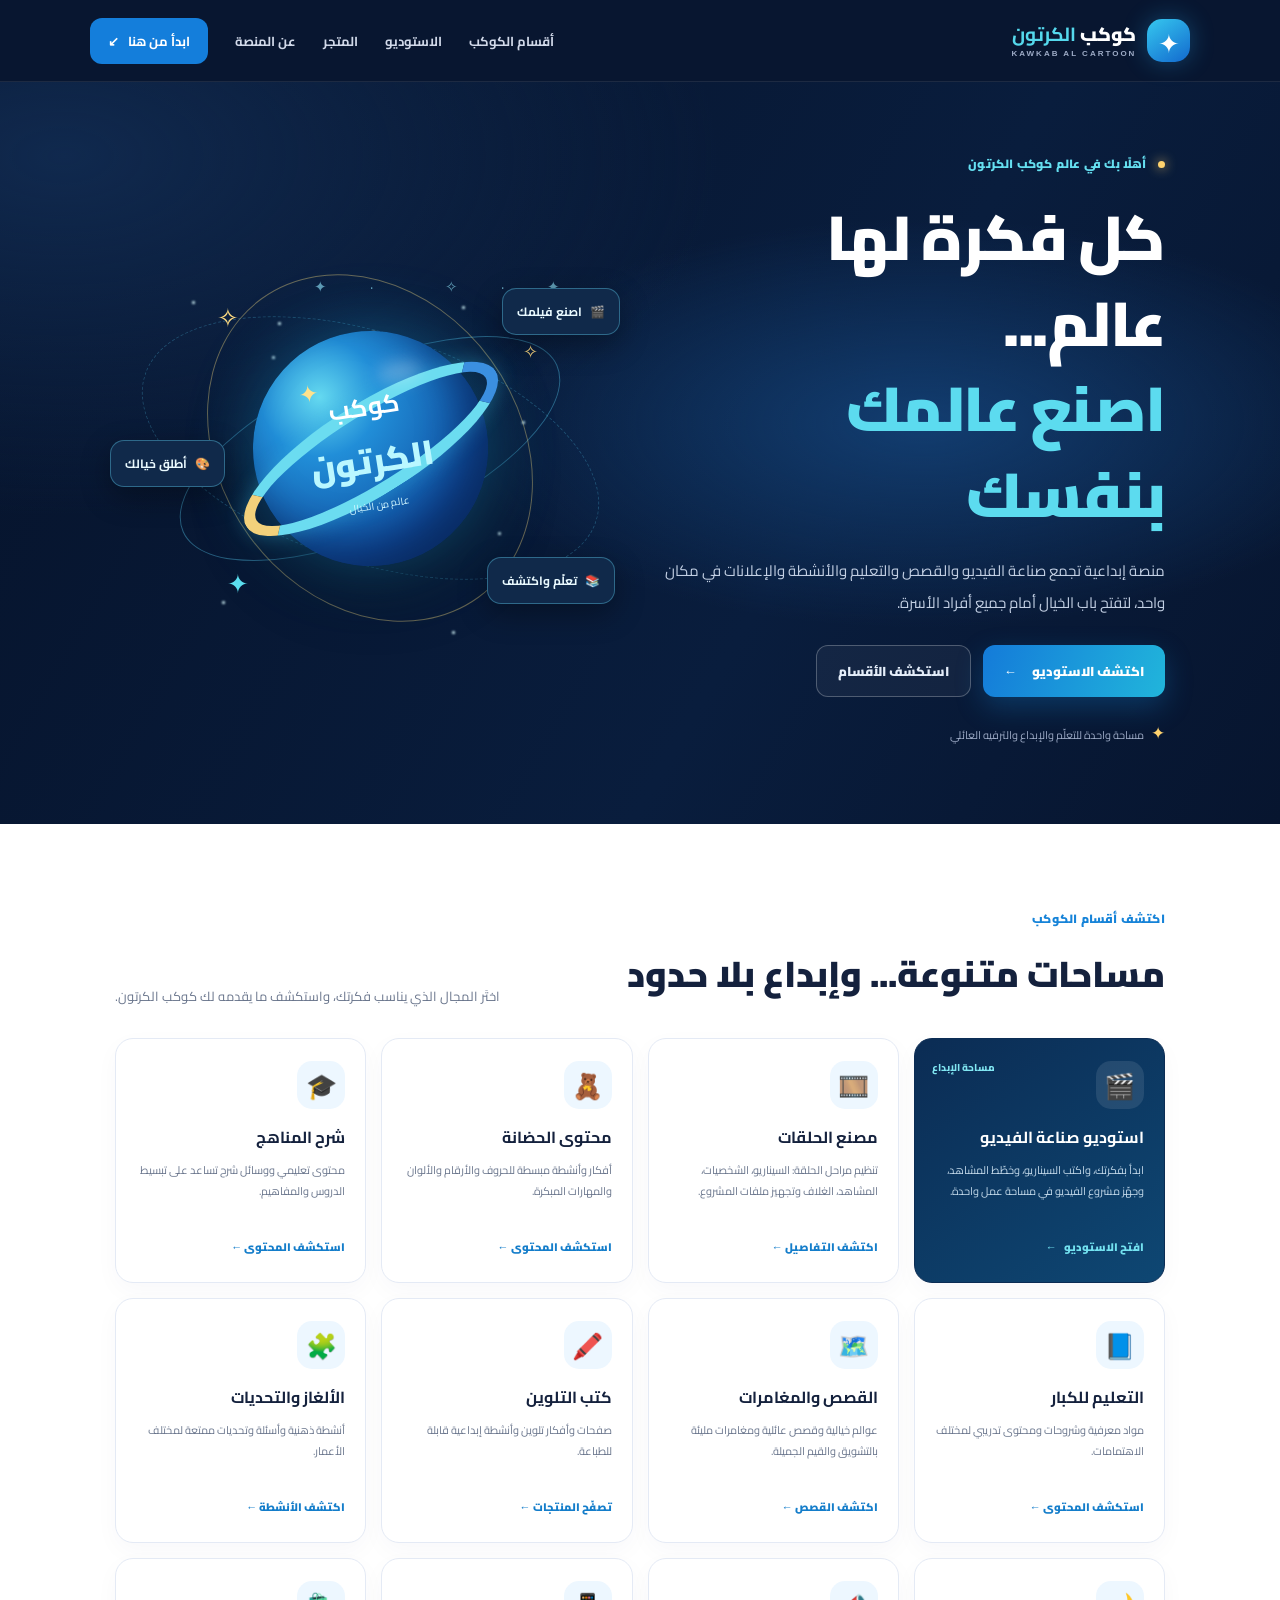
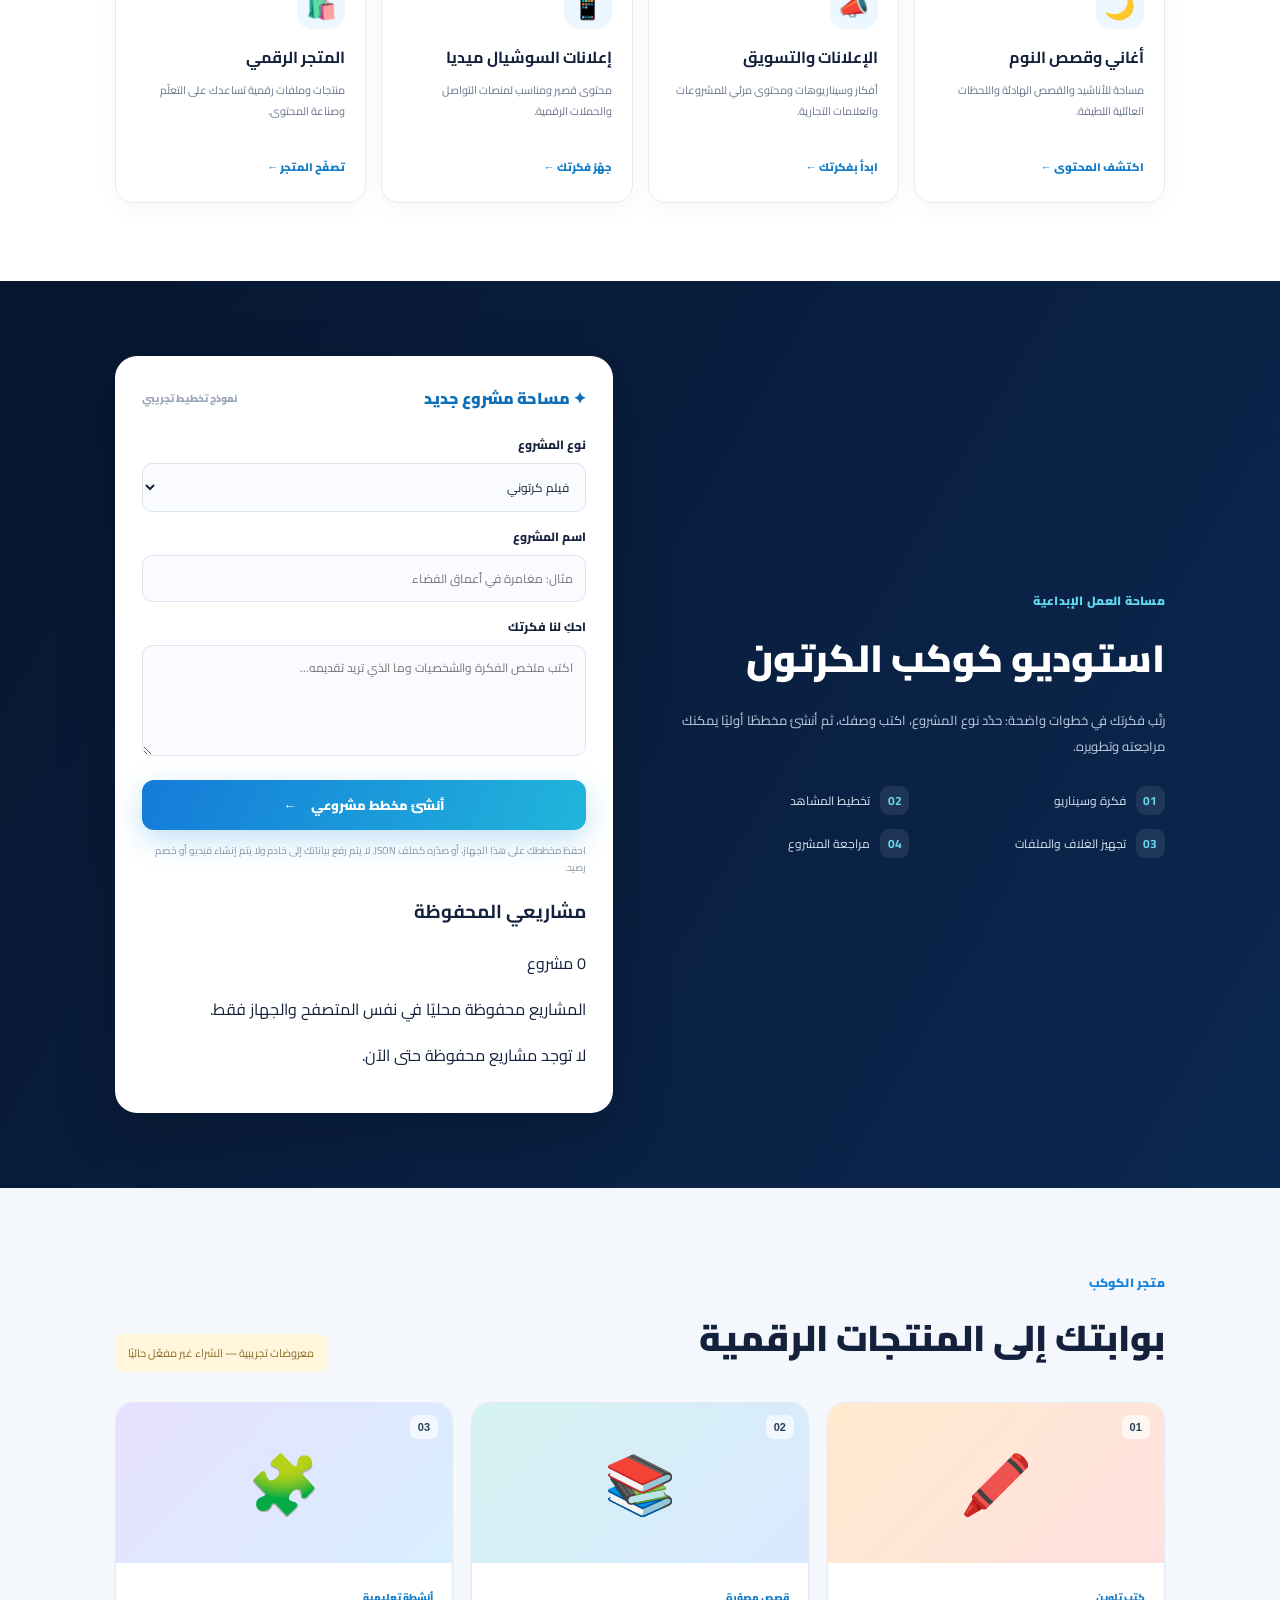
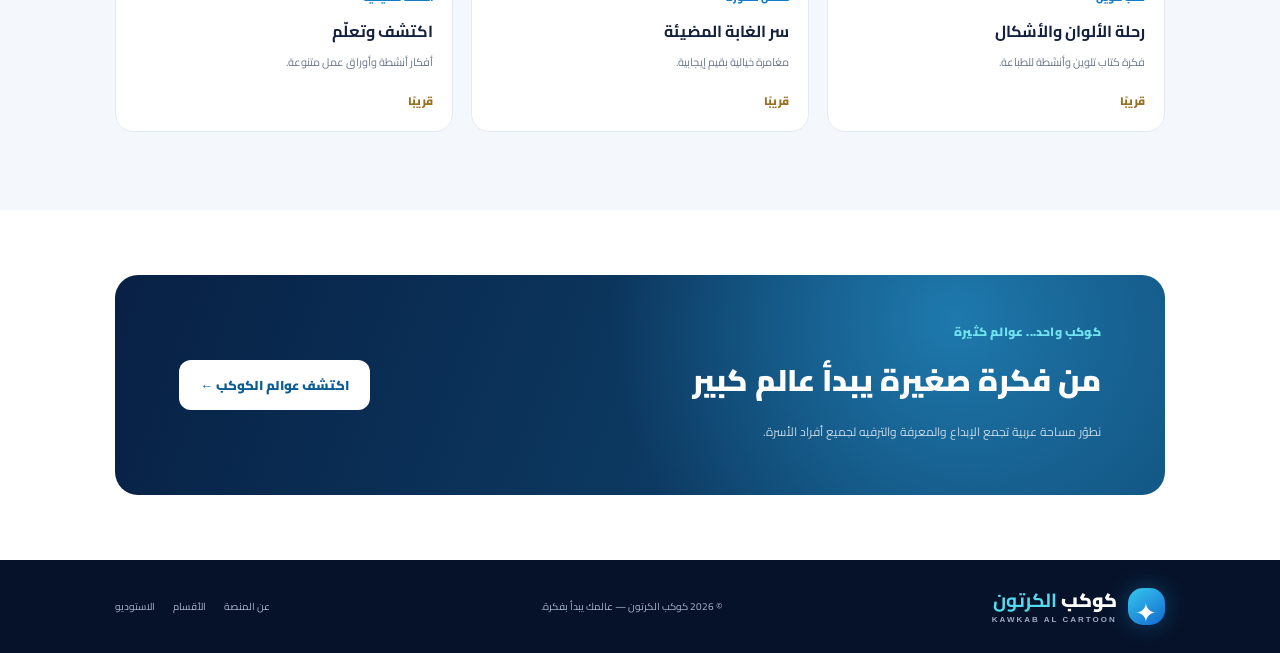
==== index.html @ 6ff8ad4e "Add local project library to studio" ====
<!doctype html>
<html lang="ar" dir="rtl">
<head>
  <meta charset="utf-8">
  <meta name="viewport" content="width=device-width, initial-scale=1">
  <meta name="description" content="كوكب الكرتون — منصة عائلية لصناعة الفيديو والقصص والتعليم والأنشطة والإعلانات والمنتجات الرقمية.">
  <meta name="theme-color" content="#07152f">
  <title>كوكب الكرتون | عالمك يبدأ بفكرة</title>
  <link rel="preconnect" href="https://fonts.googleapis.com">
  <link rel="preconnect" href="https://fonts.gstatic.com" crossorigin>
  <link href="https://fonts.googleapis.com/css2?family=Cairo:wght@400;500;600;700;800;900&display=swap" rel="stylesheet">
  <link rel="stylesheet" href="style.css">
</head>
<body>
<header class="topbar">
  <a class="brand" href="#home" aria-label="كوكب الكرتون - الرئيسية">
    <span class="brand-mark" aria-hidden="true">✦</span>
    <span class="brand-name">كوكب <b>الكرتون</b><small>KAWKAB AL CARTOON</small></span>
  </a>
  <button class="menu-toggle" type="button" aria-label="فتح القائمة" aria-expanded="false" aria-controls="nav">☰</button>
  <nav id="nav" aria-label="القائمة الرئيسية">
    <a href="#services">أقسام الكوكب</a><a href="#studio">الاستوديو</a><a href="#market">المتجر</a><a href="#about">عن المنصة</a>
    <a class="nav-cta" href="#studio">ابدأ من هنا <span>↙</span></a>
  </nav>
</header>

<main id="home">
  <section class="hero">
    <div class="hero-copy">
      <span class="eyebrow"><i></i> أهلًا بك في عالم كوكب الكرتون</span>
      <h1>كل فكرة لها عالم...<br><em>اصنع عالمك بنفسك</em></h1>
      <p>منصة إبداعية تجمع صناعة الفيديو والقصص والتعليم والأنشطة والإعلانات في مكان واحد، لتفتح باب الخيال أمام جميع أفراد الأسرة.</p>
      <div class="hero-actions">
        <a class="btn primary" href="#studio">اكتشف الاستوديو <span>←</span></a>
        <a class="btn secondary" href="#services">استكشف الأقسام</a>
      </div>
      <div class="hero-note"><span>✦</span> مساحة واحدة للتعلّم والإبداع والترفيه العائلي</div>
    </div>
    <div class="universe" aria-label="كوكب أزرق تحيط به حلقات ونجوم">
      <div class="starfield starfield-one">✦　·　✧　　·　✦</div>
      <div class="orbit orbit-a"></div><div class="orbit orbit-b"></div><div class="orbit orbit-c"></div>
      <div class="planet"><span class="planet-shine"></span><span class="planet-star">✦</span><b>كوكب</b><strong>الكرتون</strong><small>عالم من الخيال</small></div>
      <span class="satellite sat-one">🎬 <b>اصنع فيلمك</b></span>
      <span class="satellite sat-two">📚 <b>تعلّم واكتشف</b></span>
      <span class="satellite sat-three">🎨 <b>أطلق خيالك</b></span>
      <span class="spark spark-one">✧</span><span class="spark spark-two">✦</span><span class="spark spark-three">✧</span>
    </div>
  </section>

  <section class="section services" id="services">
    <div class="section-heading">
      <div><span class="eyebrow">اكتشف أقسام الكوكب</span><h2>مساحات متنوعة... وإبداع بلا حدود</h2></div>
      <p>اختَر المجال الذي يناسب فكرتك، واستكشف ما يقدمه لك كوكب الكرتون.</p>
    </div>
    <div class="service-grid">
      <article class="service-card service-main">
        <span class="service-icon">🎬</span><span class="service-label">مساحة الإبداع</span>
        <h3>استوديو صناعة الفيديو</h3><p>ابدأ بفكرتك، واكتب السيناريو، وخطّط المشاهد، وجهّز مشروع الفيديو في مساحة عمل واحدة.</p>
        <a href="#studio">افتح الاستوديو <b>←</b></a>
      </article>
      <article class="service-card"><span class="service-icon">🎞️</span><h3>مصنع الحلقات</h3><p>تنظيم مراحل الحلقة: السيناريو، الشخصيات، المشاهد، الغلاف وتجهيز ملفات المشروع.</p><a href="#studio">اكتشف التفاصيل ←</a></article>
      <article class="service-card"><span class="service-icon">🧸</span><h3>محتوى الحضانة</h3><p>أفكار وأنشطة مبسطة للحروف والأرقام والألوان والمهارات المبكرة.</p><a href="#market">استكشف المحتوى ←</a></article>
      <article class="service-card"><span class="service-icon">🎓</span><h3>شرح المناهج</h3><p>محتوى تعليمي ووسائل شرح تساعد على تبسيط الدروس والمفاهيم.</p><a href="#market">استكشف المحتوى ←</a></article>
      <article class="service-card"><span class="service-icon">📘</span><h3>التعليم للكبار</h3><p>مواد معرفية وشروحات ومحتوى تدريبي لمختلف الاهتمامات.</p><a href="#market">استكشف المحتوى ←</a></article>
      <article class="service-card"><span class="service-icon">🗺️</span><h3>القصص والمغامرات</h3><p>عوالم خيالية وقصص عائلية ومغامرات مليئة بالتشويق والقيم الجميلة.</p><a href="#market">اكتشف القصص ←</a></article>
      <article class="service-card"><span class="service-icon">🖍️</span><h3>كتب التلوين</h3><p>صفحات وأفكار تلوين وأنشطة إبداعية قابلة للطباعة.</p><a href="#market">تصفّح المنتجات ←</a></article>
      <article class="service-card"><span class="service-icon">🧩</span><h3>الألغاز والتحديات</h3><p>أنشطة ذهنية وأسئلة وتحديات ممتعة لمختلف الأعمار.</p><a href="#market">اكتشف الأنشطة ←</a></article>
      <article class="service-card"><span class="service-icon">🌙</span><h3>أغاني وقصص النوم</h3><p>مساحة للأناشيد والقصص الهادئة واللحظات العائلية اللطيفة.</p><a href="#market">اكتشف المحتوى ←</a></article>
      <article class="service-card"><span class="service-icon">📣</span><h3>الإعلانات والتسويق</h3><p>أفكار وسيناريوهات ومحتوى مرئي للمشروعات والعلامات التجارية.</p><a href="#studio">ابدأ بفكرتك ←</a></article>
      <article class="service-card"><span class="service-icon">📱</span><h3>إعلانات السوشيال ميديا</h3><p>محتوى قصير ومناسب لمنصات التواصل والحملات الرقمية.</p><a href="#studio">جهّز فكرتك ←</a></article>
      <article class="service-card"><span class="service-icon">🛍️</span><h3>المتجر الرقمي</h3><p>منتجات وملفات رقمية تساعدك على التعلّم وصناعة المحتوى.</p><a href="#market">تصفّح المتجر ←</a></article>
    </div>
  </section>

  <section class="studio-section" id="studio">
    <div class="studio-copy">
      <span class="eyebrow">مساحة العمل الإبداعية</span>
      <h2>استوديو كوكب الكرتون</h2>
      <p>رتّب فكرتك في خطوات واضحة: حدّد نوع المشروع، اكتب وصفك، ثم أنشئ مخططًا أوليًا يمكنك مراجعته وتطويره.</p>
      <ul class="studio-steps"><li><b>01</b> فكرة وسيناريو</li><li><b>02</b> تخطيط المشاهد</li><li><b>03</b> تجهيز الغلاف والملفات</li><li><b>04</b> مراجعة المشروع</li></ul>
    </div>
    <form class="studio-form" id="idea-form">
      <div class="form-head"><span>✦ مساحة مشروع جديد</span><small>نموذج تخطيط تجريبي</small></div>
      <label for="project-type">نوع المشروع</label>
      <select id="project-type" required>
        <option value="فيلم كرتوني">فيلم كرتوني</option><option value="حلقة مسلسل">حلقة مسلسل</option><option value="فيديو تعليمي">فيديو تعليمي</option><option value="إعلان تسويقي">إعلان تسويقي</option><option value="قصة مصورة">قصة مصورة</option>
      </select>
      <label for="project-name">اسم المشروع</label>
      <input id="project-name" type="text" placeholder="مثال: مغامرة في أعماق الفضاء" maxlength="80" required>
      <label for="project-idea">احكِ لنا فكرتك</label>
      <textarea id="project-idea" rows="4" maxlength="600" placeholder="اكتب ملخص الفكرة والشخصيات وما الذي تريد تقديمه..." required></textarea>
      <button class="btn primary submit-btn" type="submit">أنشئ مخطط مشروعي <span>←</span></button>
      <p class="form-note">احفظ مخططك على هذا الجهاز، أو صدّره كملف JSON. لا يتم رفع بياناتك إلى خادم ولا يتم إنشاء فيديو أو خصم رصيد.</p>
      <div class="idea-result" id="idea-result" aria-live="polite" hidden></div>
      <section class="saved-projects" aria-labelledby="saved-projects-title">
        <div class="saved-projects-head"><h3 id="saved-projects-title">مشاريعي المحفوظة</h3><span id="project-count">0 مشروع</span></div>
        <p class="saved-projects-note">المشاريع محفوظة محليًا في نفس المتصفح والجهاز فقط.</p>
        <div id="saved-project-list" class="saved-project-list" aria-live="polite"><p class="empty-projects">لا توجد مشاريع محفوظة حتى الآن.</p></div>
      </section>
    </form>
  </section>

  <section class="section market" id="market">
    <div class="section-heading"><div><span class="eyebrow">متجر الكوكب</span><h2>بوابتك إلى المنتجات الرقمية</h2></div><span class="status-note">معروضات تجريبية — الشراء غير مفعّل حاليًا</span></div>
    <div class="product-grid">
      <article class="product-card"><div class="product-art art-color">🖍️<span>01</span></div><div class="product-info"><small>كتب تلوين</small><h3>رحلة الألوان والأشكال</h3><p>فكرة كتاب تلوين وأنشطة للطباعة.</p><span class="product-status">قريبًا</span></div></article>
      <article class="product-card"><div class="product-art art-story">📚<span>02</span></div><div class="product-info"><small>قصص مصوّرة</small><h3>سر الغابة المضيئة</h3><p>مغامرة خيالية بقيم إيجابية.</p><span class="product-status">قريبًا</span></div></article>
      <article class="product-card"><div class="product-art art-learn">🧩<span>03</span></div><div class="product-info"><small>أنشطة تعليمية</small><h3>اكتشف وتعلّم</h3><p>أفكار أنشطة وأوراق عمل متنوعة.</p><span class="product-status">قريبًا</span></div></article>
    </div>
  </section>

  <section class="about-banner" id="about">
    <div><span class="eyebrow">كوكب واحد... عوالم كثيرة</span><h2>من فكرة صغيرة يبدأ عالم كبير</h2><p>نطوّر مساحة عربية تجمع الإبداع والمعرفة والترفيه لجميع أفراد الأسرة.</p></div>
    <a class="btn banner-btn" href="#services">اكتشف عوالم الكوكب ←</a>
  </section>
</main>

<footer>
  <a class="brand footer-brand" href="#home"><span class="brand-mark">✦</span><span class="brand-name">كوكب <b>الكرتون</b><small>KAWKAB AL CARTOON</small></span></a>
  <p>© 2026 كوكب الكرتون — عالمك يبدأ بفكرة.</p>
  <div><a href="#about">عن المنصة</a><a href="#services">الأقسام</a><a href="#studio">الاستوديو</a></div>
</footer>
<script src="app.js"></script>
</body>
</html>
---- style.css ----
:root{--night:#07152f;--night-2:#0b2044;--blue:#1689e8;--cyan:#43d6e8;--gold:#ffd36e;--ink:#14213d;--muted:#69758c;--paper:#f5f8ff;--line:#e4eaf5}
*{box-sizing:border-box}html{scroll-behavior:smooth;scroll-padding-top:90px}body{margin:0;background:#fff;color:var(--ink);font-family:'Cairo',Tahoma,sans-serif}a{color:inherit;text-decoration:none}button,input,textarea,select{font:inherit}.topbar{height:82px;display:flex;align-items:center;justify-content:space-between;padding:0 7%;background:#081630;color:#fff;border-bottom:1px solid #ffffff16;position:sticky;top:0;z-index:20}.brand{display:flex;align-items:center;gap:11px}.brand-mark{width:43px;height:43px;border-radius:15px;display:grid;place-items:center;background:linear-gradient(145deg,#36c8ef,#1269ce);color:#fff;font-size:26px;box-shadow:0 0 25px #26a8ed55}.brand-name{font-size:19px;font-weight:900;line-height:1.25}.brand-name b{color:#55d9ed}.brand-name small{display:block;font:700 8px Arial;letter-spacing:2px;color:#9eacc7;margin-top:3px}nav{display:flex;align-items:center;gap:27px;font-size:13px;font-weight:700}nav a:not(.nav-cta){color:#d1d9e9}nav a:hover{color:#55d9ed}.nav-cta{padding:11px 18px;border-radius:12px;background:#147edb;color:white}.nav-cta span{margin-right:6px}.menu-toggle{display:none;background:none;border:0;color:white;font-size:25px}
.hero{min-height:570px;padding:65px 9% 75px;display:grid;grid-template-columns:1fr 1fr;align-items:center;gap:30px;overflow:hidden;background:radial-gradient(ellipse at 72% 46%,#123d70 0,transparent 36%),radial-gradient(ellipse at 5% 10%,#10294e 0,transparent 38%),linear-gradient(120deg,#06132b,#091d3d 62%,#07152f);color:#fff}.eyebrow{font-size:12px;color:#1683d8;font-weight:900;letter-spacing:.2px}.hero .eyebrow{color:#65dff0}.eyebrow i{display:inline-block;width:7px;height:7px;border-radius:50%;background:var(--gold);margin-left:8px;box-shadow:0 0 12px var(--gold)}.hero h1{font-size:clamp(38px,5vw,62px);line-height:1.38;margin:18px 0;font-weight:900;letter-spacing:-1.5px}.hero h1 em{font-style:normal;color:#5cdbef}.hero-copy>p{max-width:550px;color:#c2cfe3;font-size:15px;line-height:2.1}.hero-actions{display:flex;gap:12px;margin:27px 0 20px}.btn{border:0;display:inline-flex;align-items:center;justify-content:center;gap:15px;padding:13px 21px;border-radius:12px;font-size:13px;font-weight:900;cursor:pointer;transition:.2s}.btn:hover{transform:translateY(-2px)}.primary{background:linear-gradient(110deg,#147bd9,#21b5db);color:#fff;box-shadow:0 10px 28px #168fe044}.secondary{border:1px solid #ffffff40;color:#e4edf9;background:#ffffff0c}.hero-note{font-size:11px;color:#9eacc7}.hero-note span{color:var(--gold);font-size:17px;margin-left:5px}
.universe{height:420px;position:relative;display:grid;place-items:center;isolation:isolate}.universe:before,.universe:after{content:"";position:absolute;border-radius:50%;background:#d8faff;filter:blur(1px);width:3px;height:3px;top:15%;left:15%;box-shadow:80px 55px #d8faff,270px 5px #d8faff,330px 120px #d8faff,30px 300px #d8faff,260px 330px #d8faff,180px 30px #d8faff}.universe:after{top:70%;left:75%;box-shadow:-220px -210px #d8faff,-300px -80px #d8faff,-100px 20px #d8faff}.starfield{position:absolute;color:#8cdff5;opacity:.65;font-size:15px;letter-spacing:14px}.starfield-one{top:8%;right:10%}.orbit{position:absolute;border:1px solid #56c8ed66;border-radius:50%;z-index:-1}.orbit-a{width:410px;height:165px;transform:rotate(-24deg)}.orbit-b{width:370px;height:300px;transform:rotate(54deg);border-color:#f1d47c66}.orbit-c{width:475px;height:230px;transform:rotate(18deg);border-style:dashed;opacity:.65}.planet{width:235px;height:235px;border-radius:50%;display:flex;flex-direction:column;align-items:center;justify-content:center;position:relative;z-index:2;background:radial-gradient(circle at 32% 25%,#64d9f0 0,#218ed8 25%,#1051a4 68%,#092e68 100%);box-shadow:inset -20px -25px 40px #061d4b99,0 0 65px #1b9bdb77,0 20px 60px #0008;color:#fff;transform:rotate(-9deg)}.planet:before{content:"";position:absolute;width:270px;height:68px;border:12px solid #6bdcf0;border-left-color:#f3d17b;border-right-color:#3b8fe0;border-radius:50%;transform:rotate(-23deg);z-index:-1;box-shadow:0 0 20px #3dc4e855}.planet-shine{position:absolute;top:36px;right:55px;width:45px;height:20px;border-radius:50%;background:#ffffff44;filter:blur(8px)}.planet-star{position:absolute;top:32px;left:55px;color:#ffe28c;font-size:24px}.planet b{font-size:25px}.planet strong{font-size:34px;font-weight:900;color:#baf7ff}.planet small{font-size:10px;color:#d2f7ff;margin-top:4px}.satellite{position:absolute;z-index:4;background:#10294a;border:1px solid #5ac8e966;color:#eafaff;border-radius:14px;padding:11px 14px;box-shadow:0 10px 30px #0005;font-size:12px;display:flex;gap:8px;align-items:center}.sat-one{top:12%;right:1%}.sat-two{bottom:13%;right:2%}.sat-three{top:48%;left:-1%}.spark{position:absolute;color:#ffdc81;font-size:26px}.spark-one{top:13%;left:20%}.spark-two{bottom:12%;left:22%;color:#5de0f0}.spark-three{top:23%;right:17%;font-size:18px}
.section{padding:78px 9%}.section-heading{display:flex;align-items:end;justify-content:space-between;gap:25px;margin-bottom:30px}.section-heading h2,.studio-copy h2,.about-banner h2{font-size:clamp(25px,3vw,36px);font-weight:900;margin:8px 0 0}.section-heading>p{max-width:390px;margin:0;color:var(--muted);font-size:13px;line-height:1.9}.service-grid{display:grid;grid-template-columns:repeat(4,1fr);gap:15px}.service-card{position:relative;min-height:220px;padding:22px 20px;background:#fff;border:1px solid var(--line);border-radius:18px;box-shadow:0 8px 25px #0b285008;transition:.22s}.service-card:hover,.product-card:hover{transform:translateY(-4px);box-shadow:0 15px 35px #0b285018;border-color:#b9dff5}.service-icon{width:48px;height:48px;border-radius:15px;background:#edf7ff;display:grid;place-items:center;font-size:25px;margin-bottom:13px}.service-card h3{font-size:16px;margin:0 0 8px}.service-card p{min-height:58px;color:var(--muted);font-size:11px;line-height:1.9;margin:0 0 12px}.service-card>a{font-size:11px;color:#147dca;font-weight:900}.service-card>a b{margin-right:5px}.service-main{background:linear-gradient(145deg,#0b2c54,#0e4773);color:#fff;border-color:#0b2c54}.service-main .service-icon{background:#ffffff19}.service-main .service-label{position:absolute;left:17px;top:19px;color:#81e7f2;font-size:10px;font-weight:800}.service-main p{color:#c3d9ea}.service-main>a{color:#73e2f0}
.studio-section{padding:75px 9%;display:grid;grid-template-columns:1fr 1fr;gap:55px;align-items:center;background:linear-gradient(120deg,#071630,#0b2850);color:#fff}.studio-copy .eyebrow{color:#60d7ec}.studio-copy h2{font-size:38px}.studio-copy>p{color:#bfcee1;line-height:2;font-size:13px;max-width:490px}.studio-steps{list-style:none;padding:0;margin:27px 0;display:grid;grid-template-columns:1fr 1fr;gap:14px}.studio-steps li{font-size:12px;color:#d7e5f4}.studio-steps b{display:inline-grid;place-items:center;width:29px;height:29px;border-radius:9px;background:#ffffff16;color:#65d9ed;margin-left:7px}.studio-form{background:#fff;color:var(--ink);padding:27px;border-radius:22px;box-shadow:0 20px 60px #0003}.form-head{display:flex;align-items:center;justify-content:space-between;margin-bottom:20px;font-weight:900}.form-head span{color:#0d6eb8}.form-head small{font-size:10px;color:#9aa5b6}.studio-form label{display:block;font-size:12px;font-weight:800;margin:13px 0 7px}.studio-form input,.studio-form textarea,.studio-form select{width:100%;border:1px solid #dce5f0;border-radius:10px;padding:11px 12px;background:#f9fbfe;color:#17243c;font-size:12px;outline:none}.studio-form input:focus,.studio-form textarea:focus,.studio-form select:focus{border-color:#1d9cdb;box-shadow:0 0 0 3px #1d9cdb18}.studio-form textarea{resize:vertical;line-height:1.8}.submit-btn{width:100%;margin-top:15px}.form-note{font-size:10px;color:#8793a6;line-height:1.7;margin:12px 0 0}.idea-result{margin-top:17px;padding:15px;border-radius:12px;background:#eef8ff;border:1px solid #cceafa;font-size:12px;line-height:1.9;color:#17466b}.idea-result h3{font-size:14px;margin:0 0 8px}.idea-result ul{padding-right:18px;margin:6px 0}
.market{background:#f4f7fc}.status-note{font-size:11px;color:#8b6b26;background:#fff6dc;padding:9px 13px;border-radius:9px}.product-grid{display:grid;grid-template-columns:repeat(3,1fr);gap:18px}.product-card{background:#fff;border:1px solid var(--line);border-radius:18px;overflow:hidden;transition:.2s}.product-art{height:160px;display:grid;place-items:center;position:relative;font-size:58px}.product-art span{position:absolute;top:12px;right:14px;font:800 11px Arial;color:#28405c;background:#ffffffaa;padding:6px 8px;border-radius:7px}.art-color{background:linear-gradient(135deg,#ffebce,#ffe0df)}.art-story{background:linear-gradient(135deg,#d5f2f1,#d9e9ff)}.art-learn{background:linear-gradient(135deg,#e7e0ff,#d8efff)}.product-info{padding:17px 19px}.product-info small{font-size:10px;color:#147dca;font-weight:900}.product-info h3{font-size:16px;margin:6px 0}.product-info p{font-size:11px;color:var(--muted);margin:0 0 12px}.product-status{font-size:11px;font-weight:900;color:#9a7022}
.about-banner{margin:65px 9%;padding:40px 5%;border-radius:23px;background:radial-gradient(circle at 80% 20%,#1e79ad,transparent 40%),linear-gradient(110deg,#082044,#104f7b);color:#fff;display:flex;align-items:center;justify-content:space-between;gap:25px}.about-banner .eyebrow{color:#71e3f0}.about-banner h2{margin:7px 0;font-size:30px}.about-banner p{color:#c5d9e9;font-size:12px}.banner-btn{background:#fff;color:#0c5d94;white-space:nowrap}
footer{padding:27px 9%;display:flex;align-items:center;justify-content:space-between;gap:20px;background:#061229;color:#fff}.footer-brand .brand-mark{width:37px;height:37px}footer p,footer div{font-size:10px;color:#aab8cd}footer div{display:flex;gap:18px}footer a:hover{color:#5ed9ed}
@media(max-width:1000px){.service-grid{grid-template-columns:repeat(3,1fr)}.hero{padding-left:6%;padding-right:6%}.section,.studio-section{padding-left:6%;padding-right:6%}.universe{transform:scale(.92)}}
@media(max-width:760px){.topbar{height:72px;padding:0 5%}.menu-toggle{display:block}nav{display:none;position:absolute;top:72px;right:0;left:0;background:#091a36;padding:20px 6%;flex-direction:column;align-items:stretch;gap:17px;border-bottom:1px solid #ffffff20}nav.open{display:flex}nav a{padding:5px}.hero{grid-template-columns:1fr;padding:42px 7% 48px;gap:5px}.hero-copy{grid-row:2}.universe{height:320px;transform:scale(.85);margin:-10px 0}.hero h1{font-size:43px}.section,.studio-section{padding:55px 6%}.section-heading{display:block}.section-heading>p{margin-top:10px}.service-grid{grid-template-columns:repeat(2,1fr)}.studio-section{grid-template-columns:1fr;gap:25px}.studio-copy h2{font-size:32px}.about-banner{margin:38px 6%;display:block}.banner-btn{margin-top:12px}footer{padding:25px 6%;flex-wrap:wrap}}
@media(max-width:500px){.brand-name{font-size:17px}.hero h1{font-size:37px}.hero-copy>p{font-size:13px}.hero-actions{flex-wrap:wrap}.universe{height:270px;transform:scale(.72);margin:-25px -35px}.service-grid,.product-grid{grid-template-columns:1fr}.service-card{min-height:auto}.service-card p{min-height:0}.studio-steps{grid-template-columns:1fr}.studio-form{padding:20px}.form-head{align-items:flex-start;gap:8px;flex-direction:column}.about-banner h2{font-size:25px}footer{display:block}footer p{margin:17px 0}footer div{margin-top:15px}}
@media(prefers-reduced-motion:reduce){html{scroll-behavior:auto}*,*:before,*:after{transition:none!important;animation:none!important}}
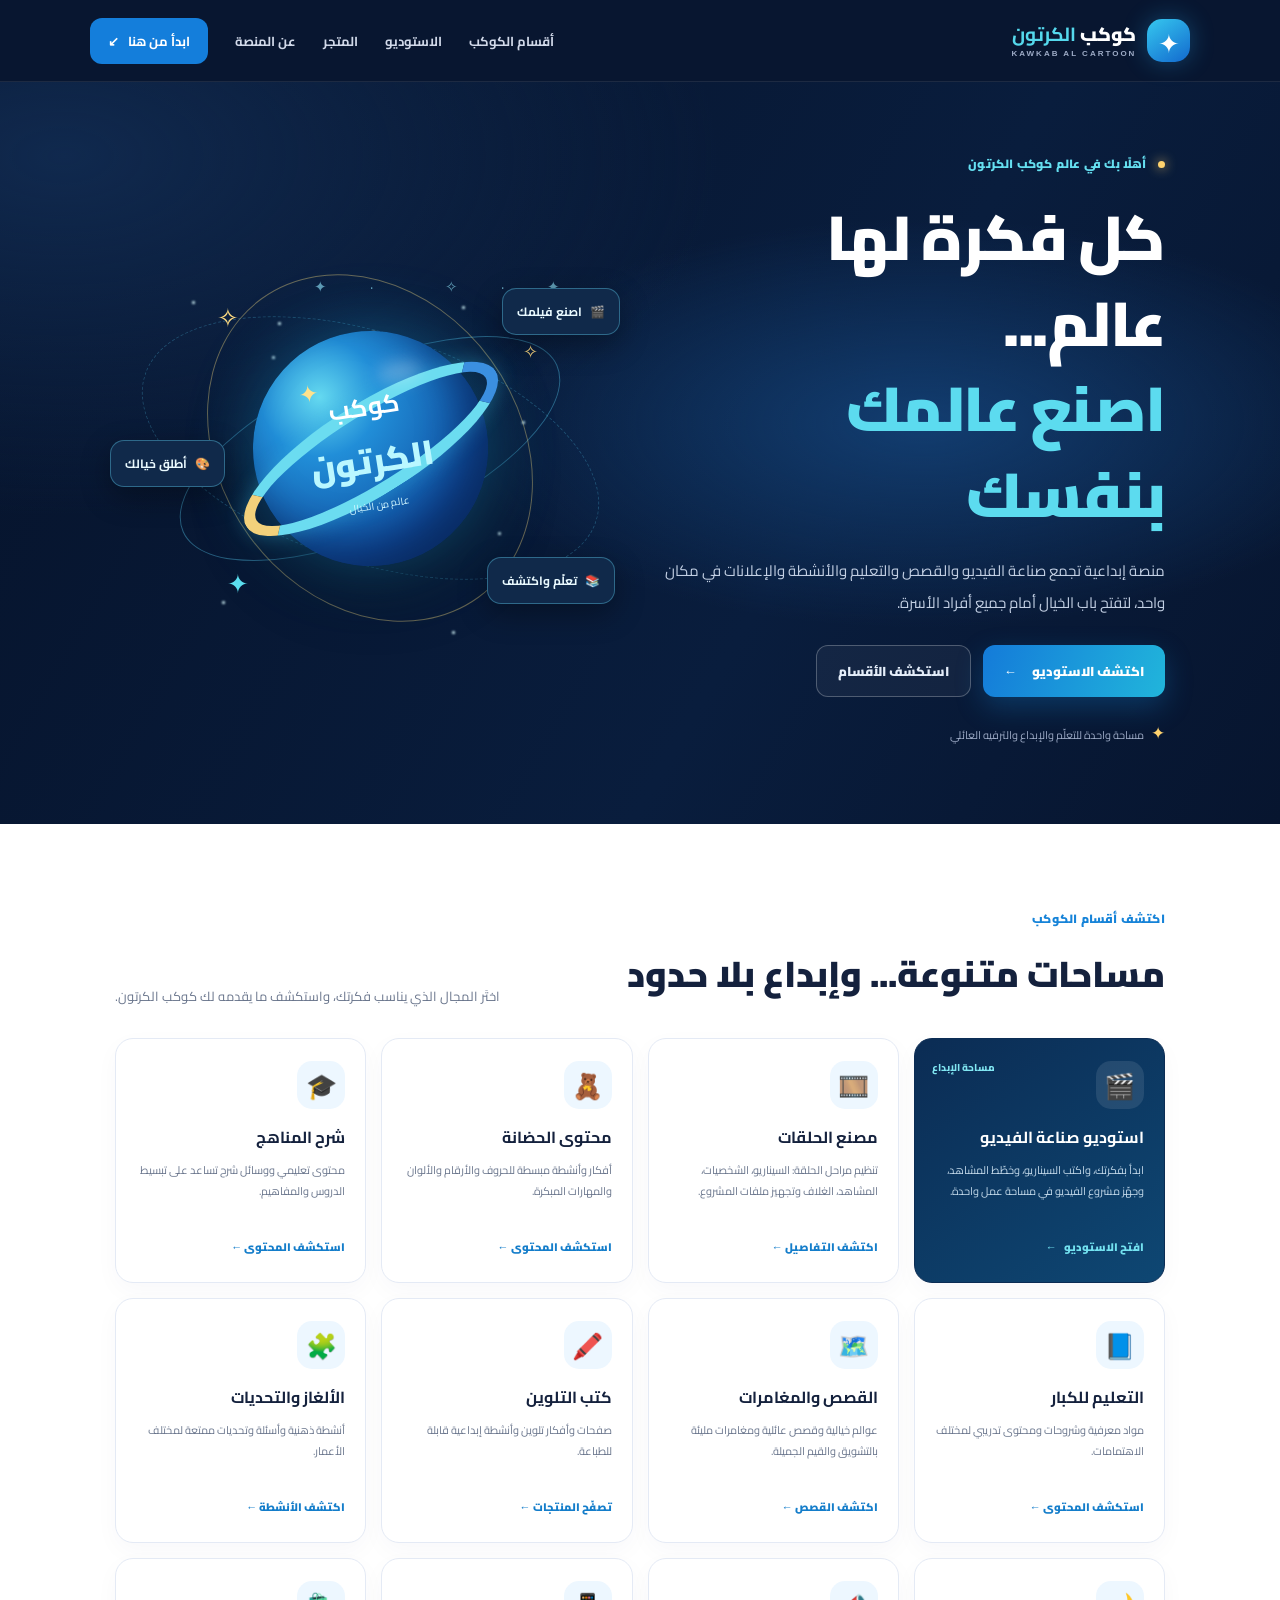
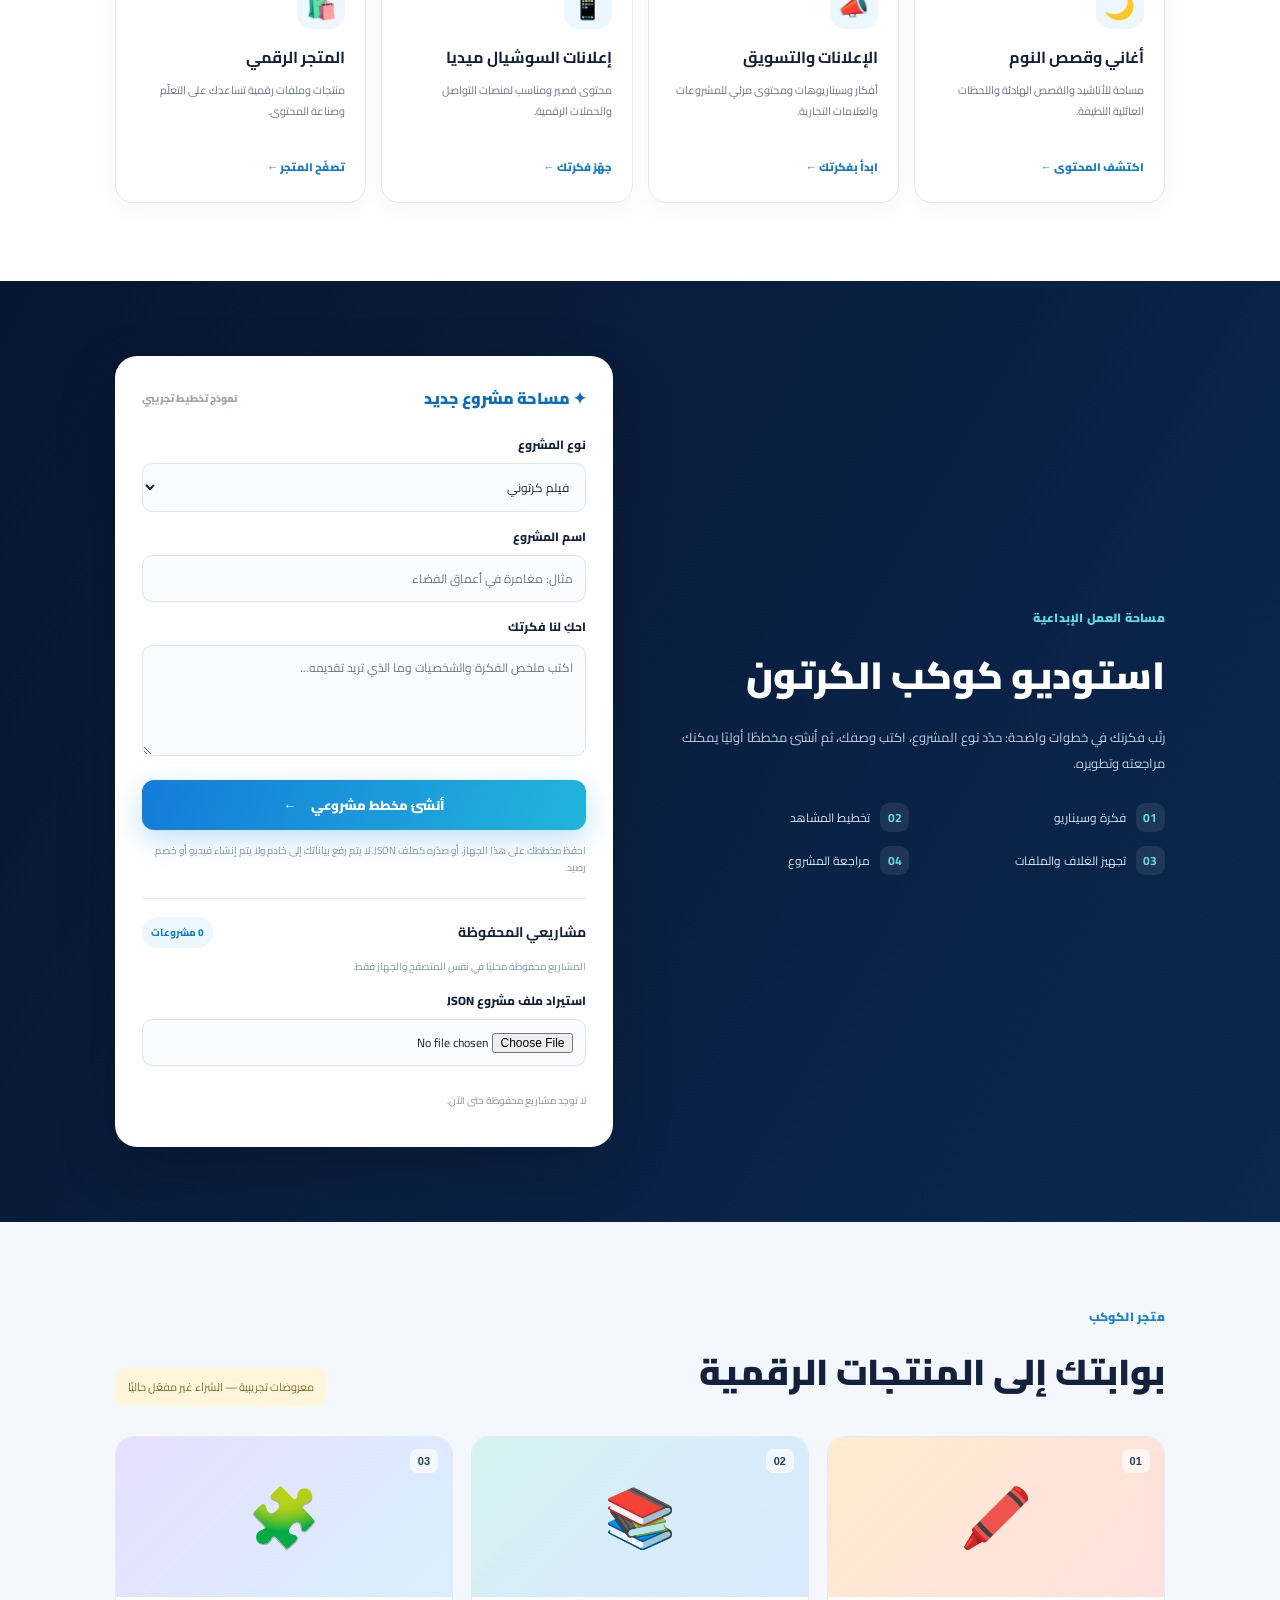
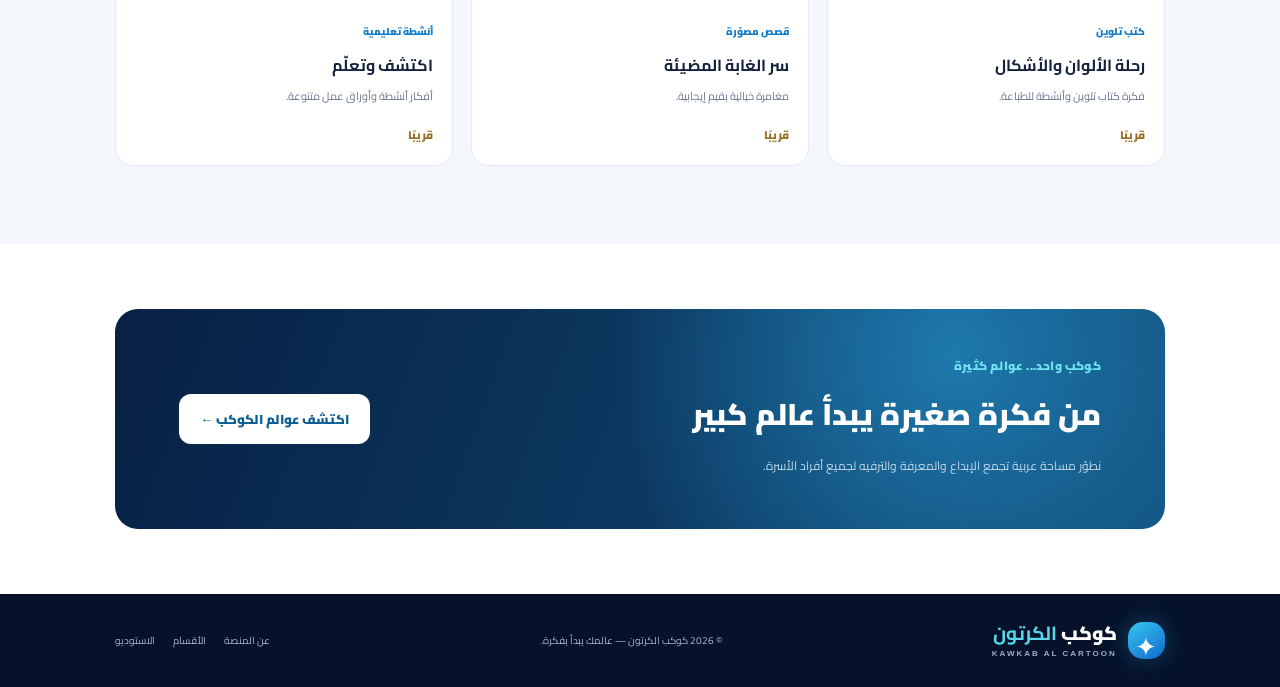
==== commit b781a247: "Add safe JSON project import control" ====
--- a/index.html
+++ b/index.html
@@ -95,6 +95,11 @@
       <section class="saved-projects" aria-labelledby="saved-projects-title">
         <div class="saved-projects-head"><h3 id="saved-projects-title">مشاريعي المحفوظة</h3><span id="project-count">0 مشروع</span></div>
         <p class="saved-projects-note">المشاريع محفوظة محليًا في نفس المتصفح والجهاز فقط.</p>
+        <div class="project-tools">
+          <label class="import-project-label" for="project-import">استيراد ملف مشروع JSON</label>
+          <input id="project-import" class="project-import-input" type="file" accept=".json,application/json">
+        </div>
+        <p class="project-feedback" id="project-feedback" role="status" aria-live="polite"></p>
         <div id="saved-project-list" class="saved-project-list" aria-live="polite"><p class="empty-projects">لا توجد مشاريع محفوظة حتى الآن.</p></div>
       </section>
     </form>
--- a/style.css
+++ b/style.css
@@ -10,4 +10,21 @@
 @media(max-width:1000px){.service-grid{grid-template-columns:repeat(3,1fr)}.hero{padding-left:6%;padding-right:6%}.section,.studio-section{padding-left:6%;padding-right:6%}.universe{transform:scale(.92)}}
 @media(max-width:760px){.topbar{height:72px;padding:0 5%}.menu-toggle{display:block}nav{display:none;position:absolute;top:72px;right:0;left:0;background:#091a36;padding:20px 6%;flex-direction:column;align-items:stretch;gap:17px;border-bottom:1px solid #ffffff20}nav.open{display:flex}nav a{padding:5px}.hero{grid-template-columns:1fr;padding:42px 7% 48px;gap:5px}.hero-copy{grid-row:2}.universe{height:320px;transform:scale(.85);margin:-10px 0}.hero h1{font-size:43px}.section,.studio-section{padding:55px 6%}.section-heading{display:block}.section-heading>p{margin-top:10px}.service-grid{grid-template-columns:repeat(2,1fr)}.studio-section{grid-template-columns:1fr;gap:25px}.studio-copy h2{font-size:32px}.about-banner{margin:38px 6%;display:block}.banner-btn{margin-top:12px}footer{padding:25px 6%;flex-wrap:wrap}}
 @media(max-width:500px){.brand-name{font-size:17px}.hero h1{font-size:37px}.hero-copy>p{font-size:13px}.hero-actions{flex-wrap:wrap}.universe{height:270px;transform:scale(.72);margin:-25px -35px}.service-grid,.product-grid{grid-template-columns:1fr}.service-card{min-height:auto}.service-card p{min-height:0}.studio-steps{grid-template-columns:1fr}.studio-form{padding:20px}.form-head{align-items:flex-start;gap:8px;flex-direction:column}.about-banner h2{font-size:25px}footer{display:block}footer p{margin:17px 0}footer div{margin-top:15px}}
-@media(prefers-reduced-motion:reduce){html{scroll-behavior:auto}*,*:before,*:after{transition:none!important;animation:none!important}}+@media(prefers-reduced-motion:reduce){html{scroll-behavior:auto}*,*:before,*:after{transition:none!important;animation:none!important}}
+
+/* Local-first project workspace */
+.saved-projects{margin-top:22px;padding-top:18px;border-top:1px solid #e5edf6}
+.saved-projects-head{display:flex;align-items:center;justify-content:space-between;gap:12px}
+.saved-projects-head h3{font-size:14px;margin:0;color:#14213d}
+.saved-projects-head span{font-size:10px;color:#147dca;font-weight:800;background:#edf7ff;padding:6px 9px;border-radius:20px}
+.saved-projects-note,.empty-projects{font-size:10px;color:#8491a5;line-height:1.8}
+.saved-project-list{display:grid;gap:9px}
+.saved-project-card{display:flex;align-items:center;justify-content:space-between;gap:12px;padding:12px;border:1px solid #e3ebf5;border-radius:12px;background:#fbfdff}
+.saved-project-details{display:grid;gap:4px;min-width:0}
+.saved-project-details strong{font-size:12px;color:#183653;overflow-wrap:anywhere}
+.saved-project-details span{font-size:10px;color:#8290a4}
+.saved-project-actions{display:flex;gap:6px;flex-shrink:0}
+.mini-action{border:1px solid #cfe4f5;background:#eef8ff;color:#116da8;border-radius:8px;padding:6px 9px;font-size:10px;font-weight:800;cursor:pointer}
+.mini-action.danger{border-color:#f0d7d7;background:#fff5f5;color:#a33d3d}
+.mini-action:focus-visible{outline:3px solid #59bce9;outline-offset:2px}
+@media(max-width:420px){.saved-project-card{align-items:flex-start;flex-direction:column}.saved-project-actions{width:100%}.mini-action{flex:1}}
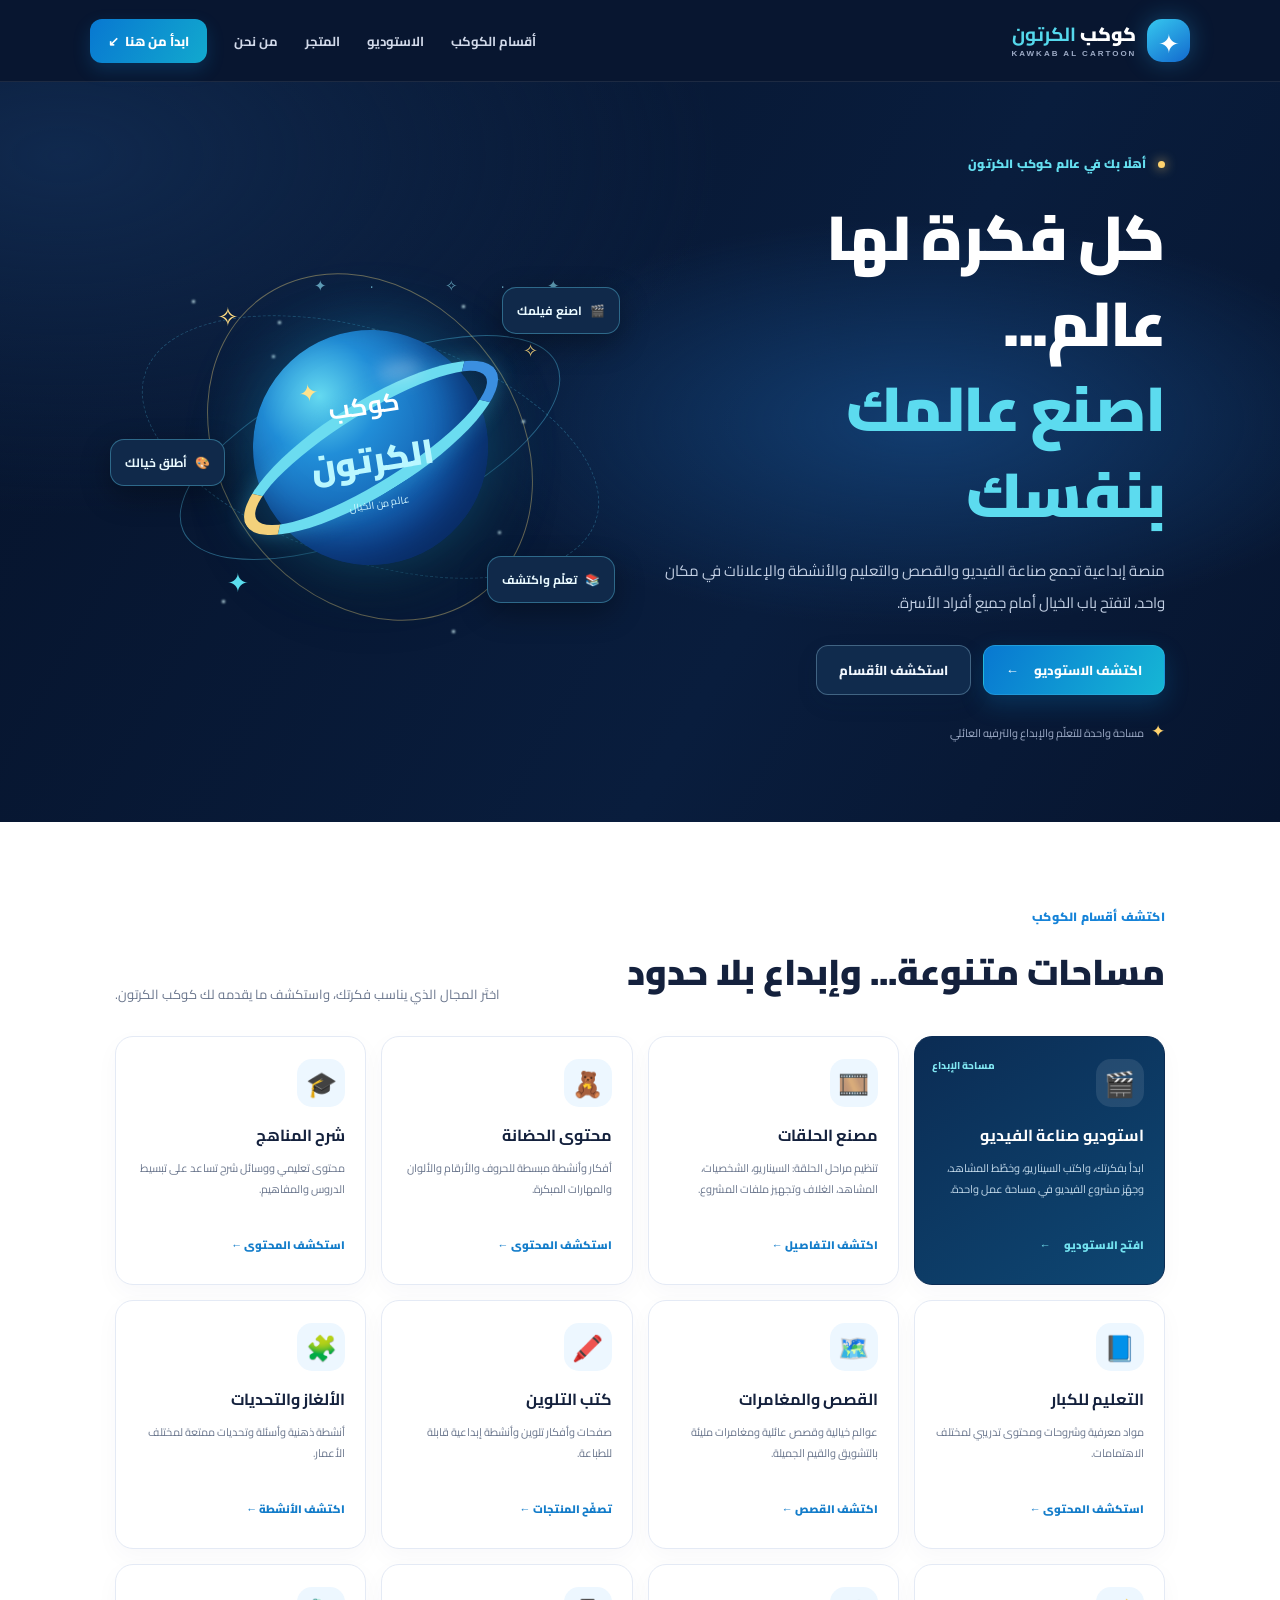
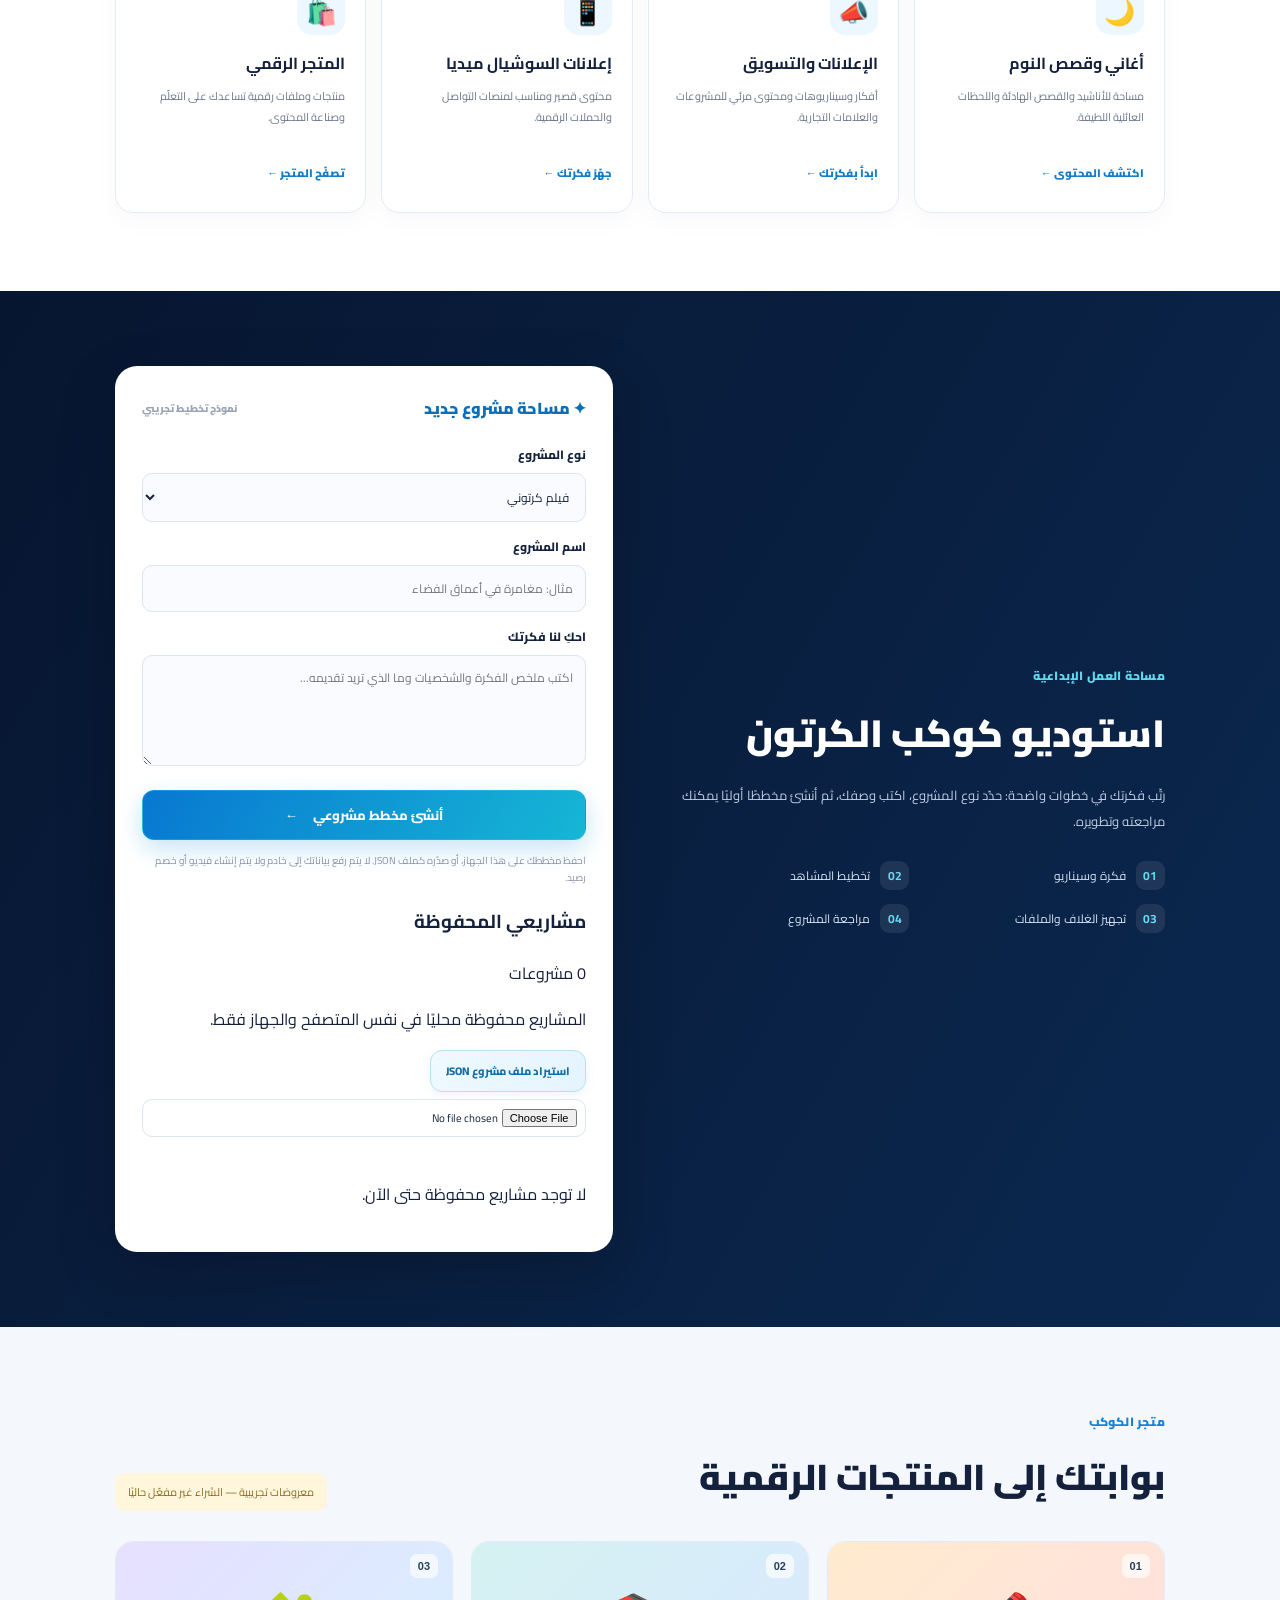
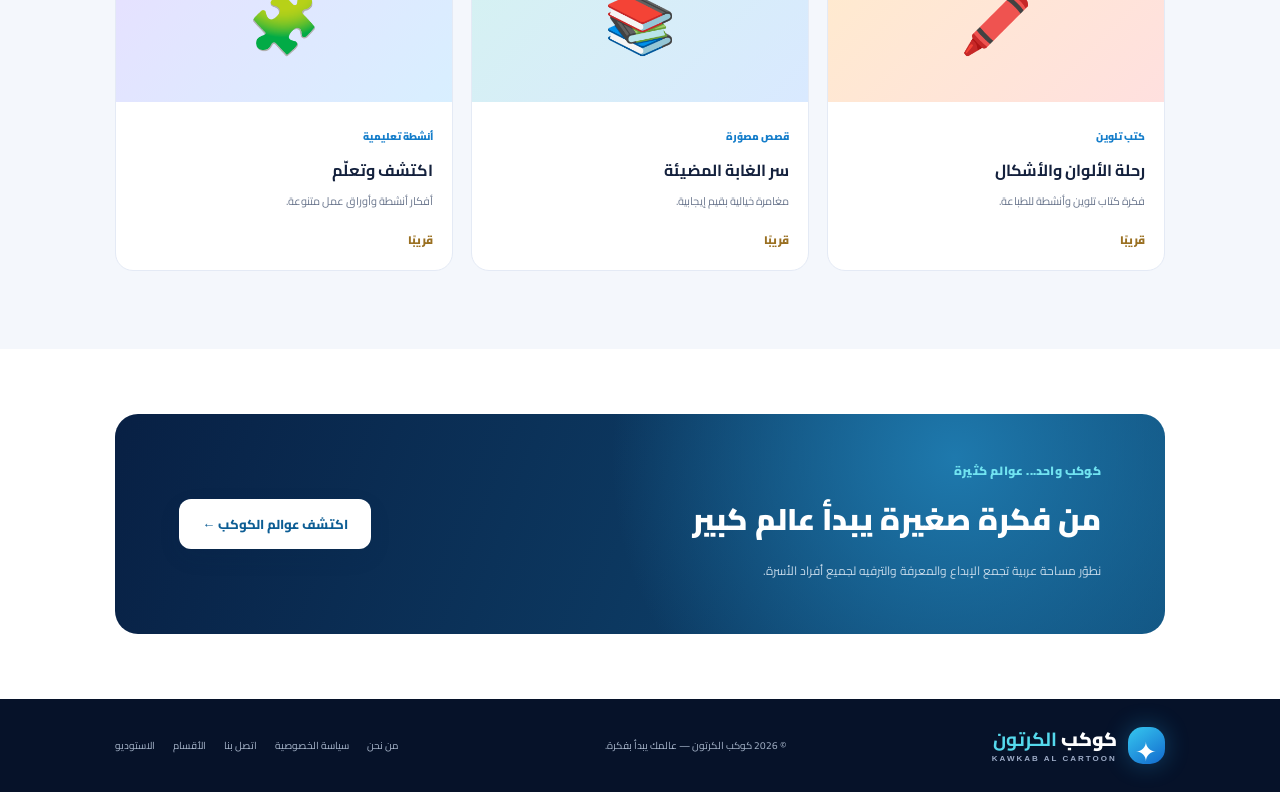
==== commit 6e6688c1: "Link About, Privacy and Contact pages" ====
--- a/index.html
+++ b/index.html
@@ -19,7 +19,7 @@
   </a>
   <button class="menu-toggle" type="button" aria-label="فتح القائمة" aria-expanded="false" aria-controls="nav">☰</button>
   <nav id="nav" aria-label="القائمة الرئيسية">
-    <a href="#services">أقسام الكوكب</a><a href="#studio">الاستوديو</a><a href="#market">المتجر</a><a href="#about">عن المنصة</a>
+    <a href="#services">أقسام الكوكب</a><a href="#studio">الاستوديو</a><a href="#market">المتجر</a><a href="about.html">من نحن</a>
     <a class="nav-cta" href="#studio">ابدأ من هنا <span>↙</span></a>
   </nav>
 </header>
@@ -123,7 +123,7 @@
 <footer>
   <a class="brand footer-brand" href="#home"><span class="brand-mark">✦</span><span class="brand-name">كوكب <b>الكرتون</b><small>KAWKAB AL CARTOON</small></span></a>
   <p>© 2026 كوكب الكرتون — عالمك يبدأ بفكرة.</p>
-  <div><a href="#about">عن المنصة</a><a href="#services">الأقسام</a><a href="#studio">الاستوديو</a></div>
+  <div><a href="about.html">من نحن</a><a href="privacy.html">سياسة الخصوصية</a><a href="contact.html">اتصل بنا</a><a href="#services">الأقسام</a><a href="#studio">الاستوديو</a></div>
 </footer>
 <script src="app.js"></script>
 </body>
--- a/style.css
+++ b/style.css
@@ -12,19 +12,79 @@
 @media(max-width:500px){.brand-name{font-size:17px}.hero h1{font-size:37px}.hero-copy>p{font-size:13px}.hero-actions{flex-wrap:wrap}.universe{height:270px;transform:scale(.72);margin:-25px -35px}.service-grid,.product-grid{grid-template-columns:1fr}.service-card{min-height:auto}.service-card p{min-height:0}.studio-steps{grid-template-columns:1fr}.studio-form{padding:20px}.form-head{align-items:flex-start;gap:8px;flex-direction:column}.about-banner h2{font-size:25px}footer{display:block}footer p{margin:17px 0}footer div{margin-top:15px}}
 @media(prefers-reduced-motion:reduce){html{scroll-behavior:auto}*,*:before,*:after{transition:none!important;animation:none!important}}
 
-/* Local-first project workspace */
-.saved-projects{margin-top:22px;padding-top:18px;border-top:1px solid #e5edf6}
-.saved-projects-head{display:flex;align-items:center;justify-content:space-between;gap:12px}
-.saved-projects-head h3{font-size:14px;margin:0;color:#14213d}
-.saved-projects-head span{font-size:10px;color:#147dca;font-weight:800;background:#edf7ff;padding:6px 9px;border-radius:20px}
-.saved-projects-note,.empty-projects{font-size:10px;color:#8491a5;line-height:1.8}
-.saved-project-list{display:grid;gap:9px}
-.saved-project-card{display:flex;align-items:center;justify-content:space-between;gap:12px;padding:12px;border:1px solid #e3ebf5;border-radius:12px;background:#fbfdff}
-.saved-project-details{display:grid;gap:4px;min-width:0}
-.saved-project-details strong{font-size:12px;color:#183653;overflow-wrap:anywhere}
-.saved-project-details span{font-size:10px;color:#8290a4}
-.saved-project-actions{display:flex;gap:6px;flex-shrink:0}
-.mini-action{border:1px solid #cfe4f5;background:#eef8ff;color:#116da8;border-radius:8px;padding:6px 9px;font-size:10px;font-weight:800;cursor:pointer}
-.mini-action.danger{border-color:#f0d7d7;background:#fff5f5;color:#a33d3d}
-.mini-action:focus-visible{outline:3px solid #59bce9;outline-offset:2px}
-@media(max-width:420px){.saved-project-card{align-items:flex-start;flex-direction:column}.saved-project-actions{width:100%}.mini-action{flex:1}}
+
+.project-tools{display:grid;gap:7px;margin:14px 0 8px}
+.import-project-label{display:inline-block!important;width:fit-content;margin:0!important;padding:9px 13px;border:1px solid #cfe4f5;border-radius:9px;background:#eef8ff;color:#116da8;font-size:11px!important;font-weight:900;cursor:pointer}
+.project-import-input{font-size:11px!important;padding:8px!important;background:#fff!important}
+.project-feedback{min-height:18px;margin:6px 0 10px;font-size:10px;color:#187c52;line-height:1.7}
+.project-feedback.is-error{color:#b33b3b}
+.saved-project-actions{flex-wrap:wrap}
+@media(max-width:420px){.saved-project-actions{width:100%}.mini-action{flex:1}}
+
+.storyboard-action{background:#e9f7ff!important;color:#075e98!important;border-color:#bfe6f8!important}
+.storyboard-panel{flex-basis:100%;margin-top:10px;padding:12px;border:1px solid #d9e9f5;border-radius:12px;background:#f8fbff;color:#173653;font-size:11px}
+.storyboard-panel summary{cursor:pointer;font-weight:900;color:#0c6fae;padding:4px}
+.storyboard-scene{padding:10px 4px;border-top:1px solid #e3edf6;line-height:1.8}
+.storyboard-scene strong{color:#0b5f98}
+.storyboard-scene p{margin:5px 0;color:#52657b;overflow-wrap:anywhere}
+.storyboard-scene small{color:#16764d;font-weight:800}
+.mini-action:disabled{opacity:.45;cursor:not-allowed}
+
+.storyboard-panel{margin-top:18px;padding:18px;border:1px solid #cfe4f5;border-radius:15px;background:#f7fbff;color:#17304e}
+.storyboard-panel h3{margin:5px 0;font-size:17px}
+.storyboard-panel>p{font-size:11px;color:#8a6827;background:#fff6df;padding:9px 11px;border-radius:8px;line-height:1.8}
+.storyboard-scenes{display:grid;gap:12px}
+.storyboard-scene{padding:14px;border:1px solid #e0eaf4;border-radius:12px;background:#fff;font-size:12px;line-height:1.9}
+.storyboard-scene h4{margin:0 0 8px;font-size:14px}
+.storyboard-scene p{margin:6px 0;color:#53647a;overflow-wrap:anywhere}
+@media(max-width:500px){.storyboard-panel{padding:12px}}
+
+.storyboard-scene label{display:block;margin:10px 0 5px;font-size:11px;font-weight:800;color:#29445f}
+.storyboard-scene input,.storyboard-scene textarea{display:block;width:100%;margin-top:5px;padding:9px 10px;border:1px solid #d6e2ee;border-radius:8px;background:#fff;color:#18314d;font:inherit;font-size:12px;line-height:1.7}
+.storyboard-scene input:focus,.storyboard-scene textarea:focus{outline:2px solid #72c8ee;outline-offset:1px}
+.storyboard-scene textarea{resize:vertical;min-height:70px}
+
+
+/* Unified professional interaction system */
+:root{--button-radius:12px;--button-focus:#7ddcf4}
+button,.btn,.mini-action,.import-project-label,.nav-cta{
+  -webkit-tap-highlight-color:transparent;
+  border-radius:var(--button-radius);
+  font-family:inherit;
+  font-weight:800;
+  letter-spacing:0;
+  transition:transform .18s ease,box-shadow .18s ease,background .18s ease,border-color .18s ease,color .18s ease,opacity .18s ease;
+}
+button:not(:disabled),.btn,.mini-action,.import-project-label,.nav-cta{cursor:pointer}
+button:focus-visible,.btn:focus-visible,.mini-action:focus-visible,.import-project-label:focus-visible,a:focus-visible{
+  outline:3px solid var(--button-focus);
+  outline-offset:3px;
+}
+button:disabled,.mini-action:disabled{
+  cursor:not-allowed!important;
+  opacity:.48;
+  filter:saturate(.55);
+  transform:none!important;
+  box-shadow:none!important;
+}
+.btn{min-height:46px;padding:12px 22px;border:1px solid transparent;box-shadow:0 8px 22px #08264a18}
+.btn:hover,.mini-action:hover,.import-project-label:hover,.nav-cta:hover{transform:translateY(-2px);filter:brightness(1.06)}
+.btn:active,.mini-action:active,.import-project-label:active,.nav-cta:active{transform:translateY(0) scale(.985)}
+.btn.primary{background:linear-gradient(120deg,#0878d1,#16b6d5);color:#fff;border-color:#4ac7eb55;box-shadow:0 9px 24px #0789d43b}
+.btn.primary:hover{box-shadow:0 13px 30px #0789d455}
+.btn.secondary{background:#102b4d;color:#f2f8ff;border:1px solid #8ab8d566}
+.btn.secondary:hover{background:#173b63;border-color:#64cce8}
+.nav-cta{display:inline-flex;align-items:center;justify-content:center;min-height:42px;padding:10px 18px;background:linear-gradient(120deg,#0878d1,#12a9ce);box-shadow:0 7px 18px #168fe033}
+.service-card>a{display:inline-flex;align-items:center;gap:8px;padding:7px 0;transition:color .18s ease,transform .18s ease}
+.service-card>a:hover{color:#079bc9;transform:translateX(-3px)}
+.service-main>a:hover{color:#b6f6ff}
+.mini-action{min-height:36px;padding:8px 13px;border:1px solid #d5e5f2;background:linear-gradient(180deg,#fff,#f2f7fc);color:#17476b;font-size:11px;box-shadow:0 3px 9px #0b31500d}
+.mini-action:hover{border-color:#8bcde9;background:#eaf7ff;box-shadow:0 6px 14px #0b5c8b18}
+.mini-action.storyboard-action{background:linear-gradient(120deg,#e8f7ff,#d8f3fb)!important;color:#075e98!important;border-color:#a9dff2!important}
+.mini-action.danger{color:#a83243;border-color:#f0cbd1;background:linear-gradient(180deg,#fff,#fff5f6)}
+.mini-action.danger:hover{background:#ffe9ed;border-color:#e6a8b3}
+.import-project-label{padding:10px 15px!important;background:linear-gradient(120deg,#eff9ff,#e4f4ff)!important;border:1px solid #b9dff2!important;box-shadow:0 4px 12px #0b5c8b10}
+.project-import-input{border-radius:10px!important}
+.saved-project-actions{display:flex;gap:8px;align-items:center}
+button[type=submit]{min-height:48px}
+@media(prefers-reduced-motion:reduce){button,.btn,.mini-action,.import-project-label,.nav-cta{transition:none}}
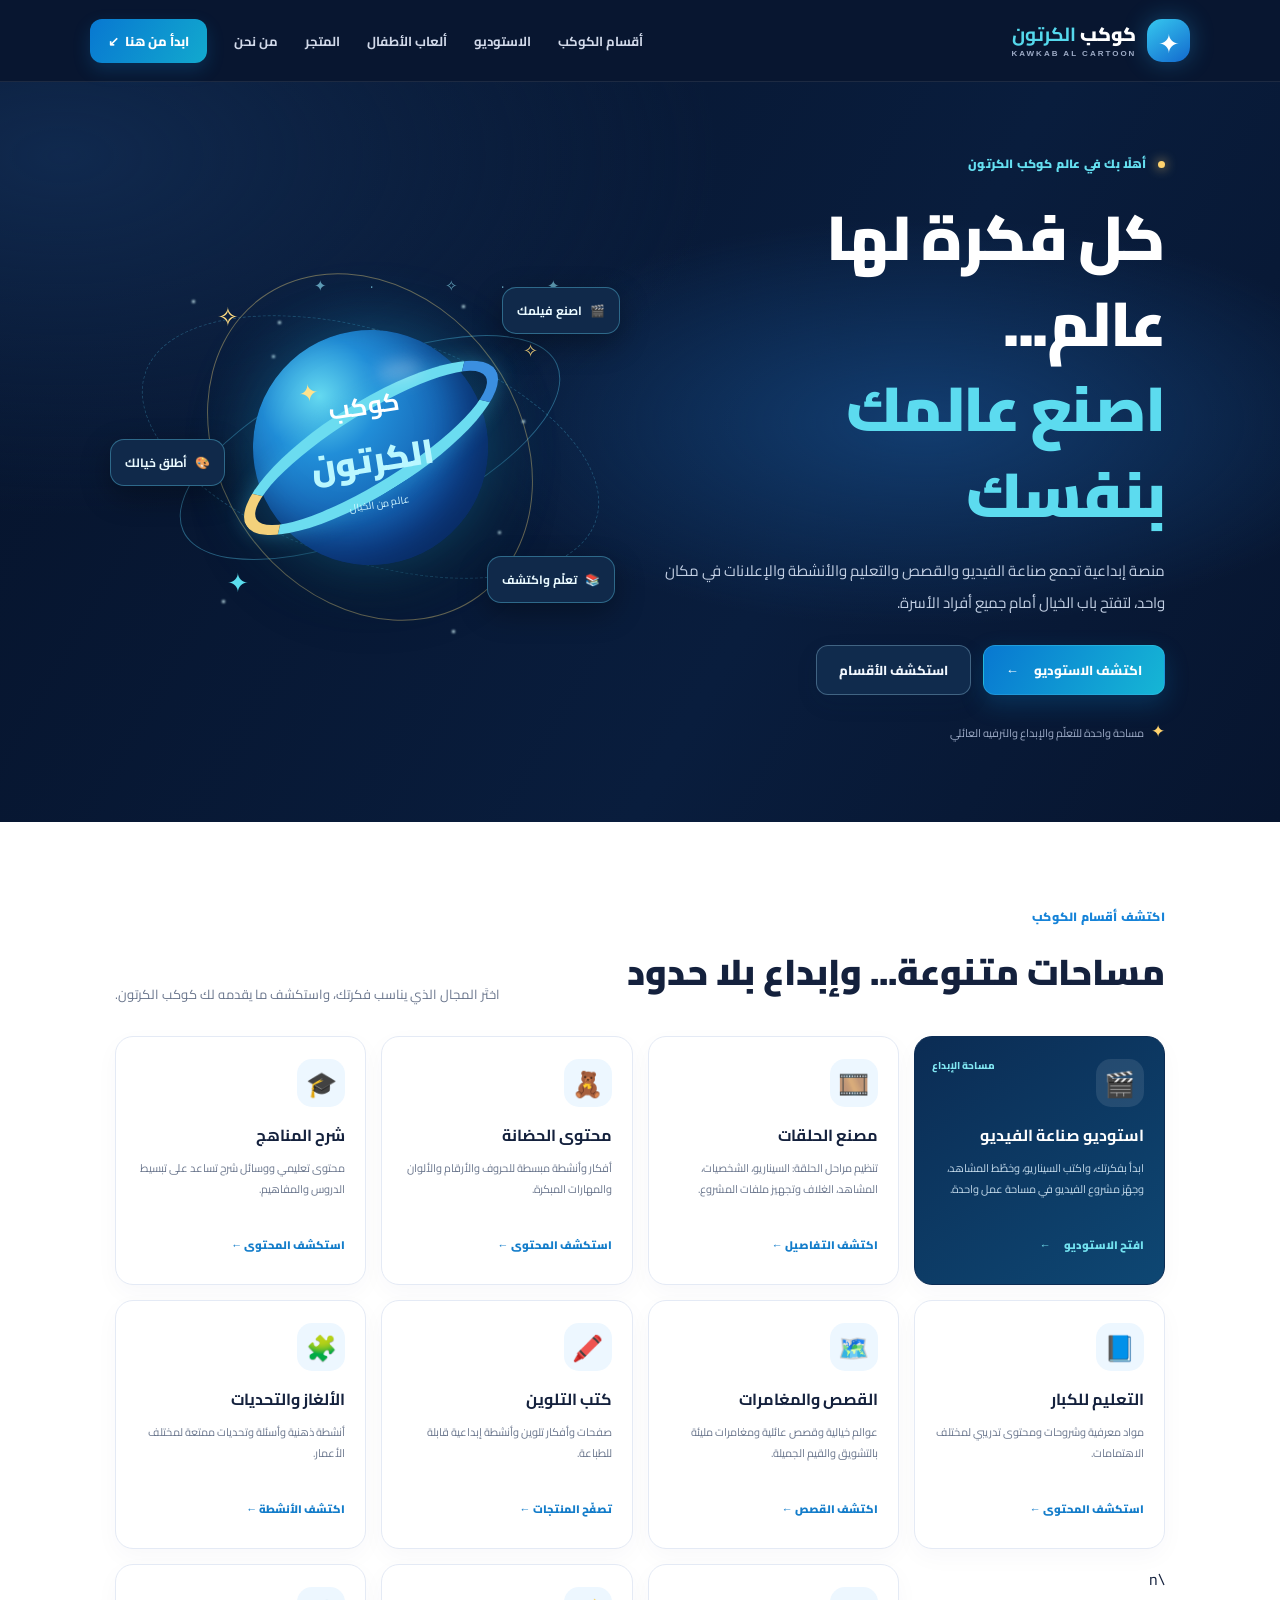
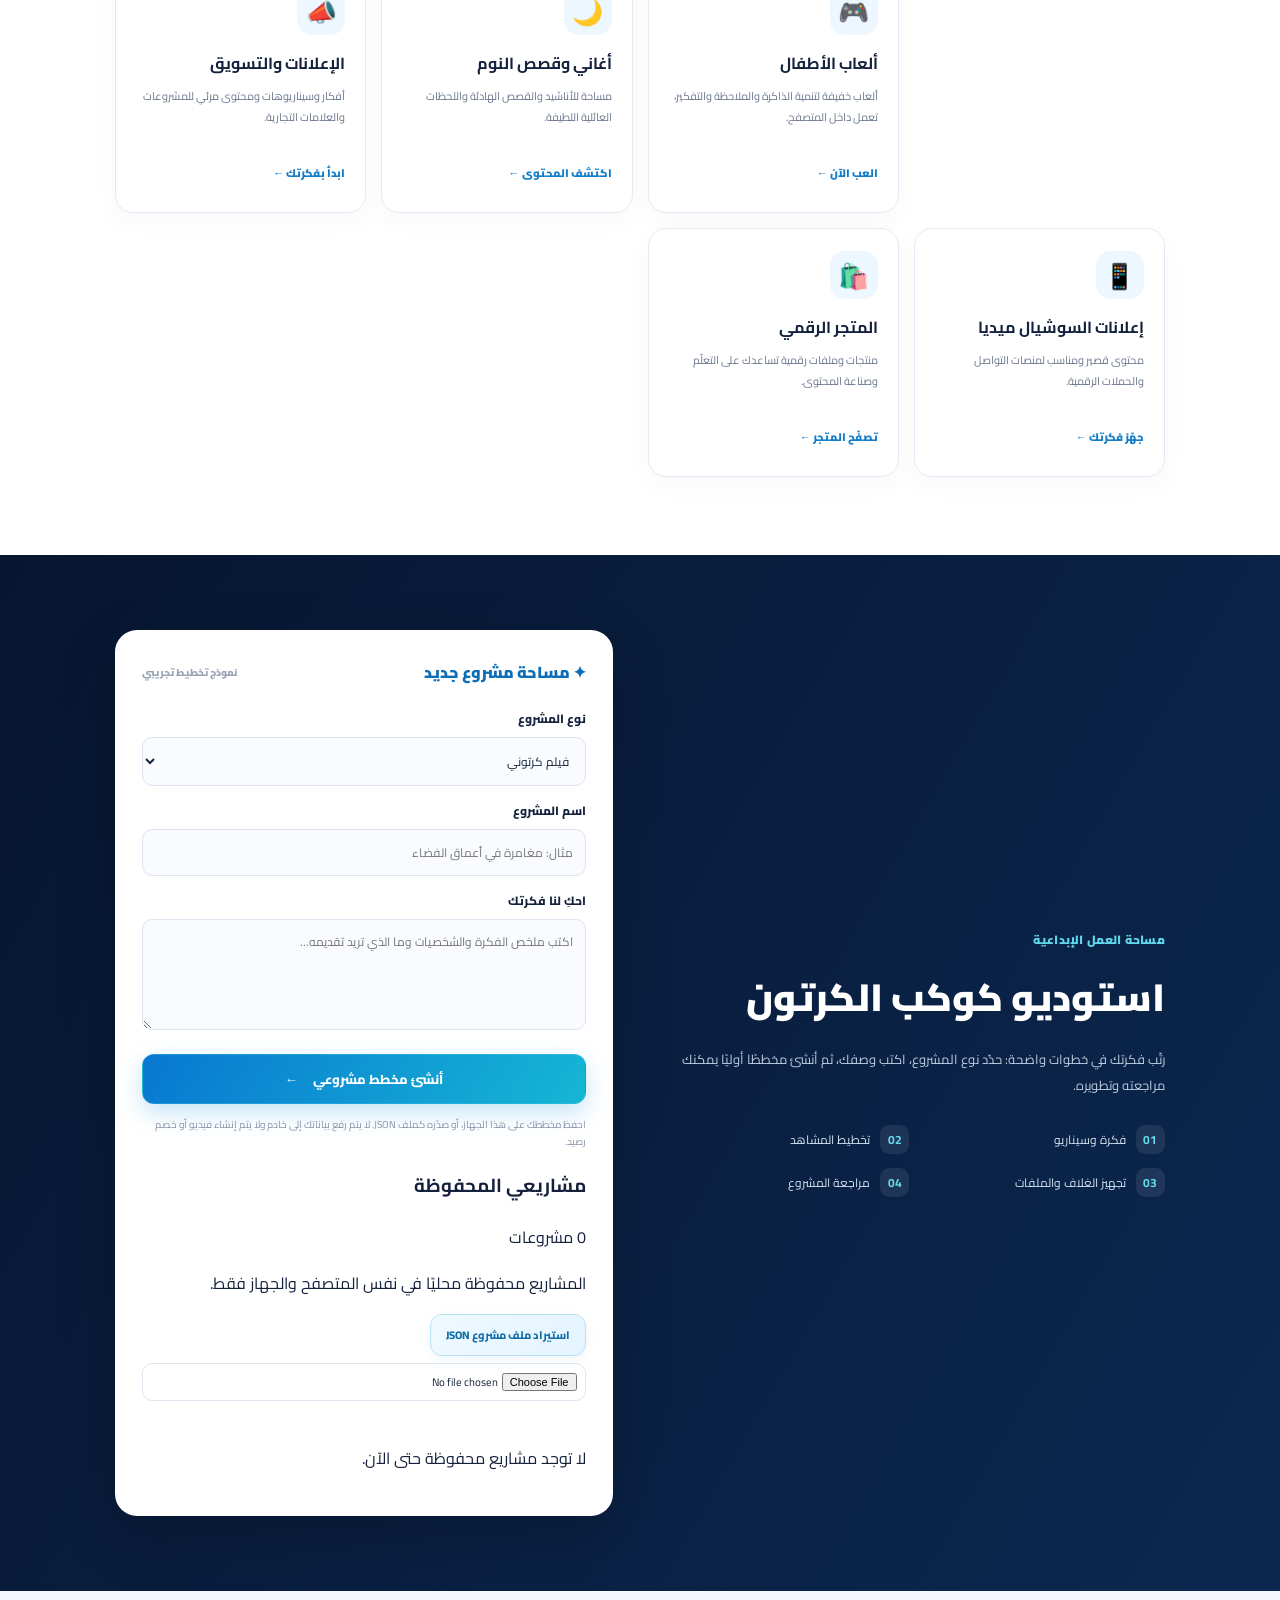
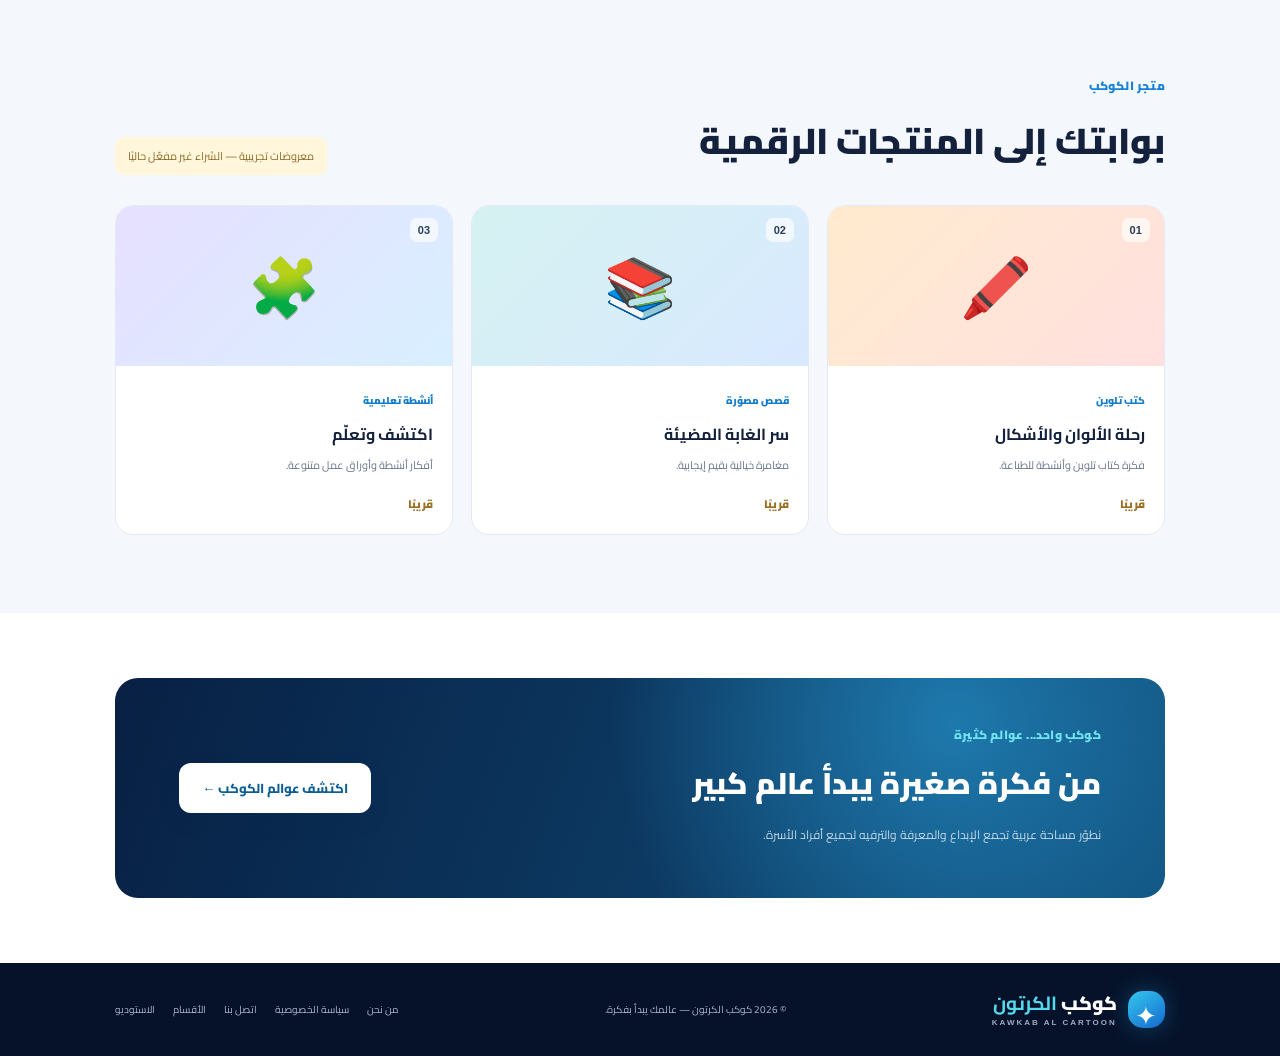
==== commit 6fcbfc8e: "Add kids games navigation and home card" ====
--- a/index.html
+++ b/index.html
@@ -19,7 +19,7 @@
   </a>
   <button class="menu-toggle" type="button" aria-label="فتح القائمة" aria-expanded="false" aria-controls="nav">☰</button>
   <nav id="nav" aria-label="القائمة الرئيسية">
-    <a href="#services">أقسام الكوكب</a><a href="#studio">الاستوديو</a><a href="#market">المتجر</a><a href="about.html">من نحن</a>
+    <a href="#services">أقسام الكوكب</a><a href="#studio">الاستوديو</a><a href="games.html">ألعاب الأطفال</a><a href="#market">المتجر</a><a href="about.html">من نحن</a>
     <a class="nav-cta" href="#studio">ابدأ من هنا <span>↙</span></a>
   </nav>
 </header>
@@ -64,7 +64,7 @@
       <article class="service-card"><span class="service-icon">📘</span><h3>التعليم للكبار</h3><p>مواد معرفية وشروحات ومحتوى تدريبي لمختلف الاهتمامات.</p><a href="#market">استكشف المحتوى ←</a></article>
       <article class="service-card"><span class="service-icon">🗺️</span><h3>القصص والمغامرات</h3><p>عوالم خيالية وقصص عائلية ومغامرات مليئة بالتشويق والقيم الجميلة.</p><a href="#market">اكتشف القصص ←</a></article>
       <article class="service-card"><span class="service-icon">🖍️</span><h3>كتب التلوين</h3><p>صفحات وأفكار تلوين وأنشطة إبداعية قابلة للطباعة.</p><a href="#market">تصفّح المنتجات ←</a></article>
-      <article class="service-card"><span class="service-icon">🧩</span><h3>الألغاز والتحديات</h3><p>أنشطة ذهنية وأسئلة وتحديات ممتعة لمختلف الأعمار.</p><a href="#market">اكتشف الأنشطة ←</a></article>
+      <article class="service-card"><span class="service-icon">🧩</span><h3>الألغاز والتحديات</h3><p>أنشطة ذهنية وأسئلة وتحديات ممتعة لمختلف الأعمار.</p><a href="#market">اكتشف الأنشطة ←</a></article>\n      <article class="service-card"><span class="service-icon">🎮</span><h3>ألعاب الأطفال</h3><p>ألعاب خفيفة لتنمية الذاكرة والملاحظة والتفكير، تعمل داخل المتصفح.</p><a href="games.html">العب الآن ←</a></article>
       <article class="service-card"><span class="service-icon">🌙</span><h3>أغاني وقصص النوم</h3><p>مساحة للأناشيد والقصص الهادئة واللحظات العائلية اللطيفة.</p><a href="#market">اكتشف المحتوى ←</a></article>
       <article class="service-card"><span class="service-icon">📣</span><h3>الإعلانات والتسويق</h3><p>أفكار وسيناريوهات ومحتوى مرئي للمشروعات والعلامات التجارية.</p><a href="#studio">ابدأ بفكرتك ←</a></article>
       <article class="service-card"><span class="service-icon">📱</span><h3>إعلانات السوشيال ميديا</h3><p>محتوى قصير ومناسب لمنصات التواصل والحملات الرقمية.</p><a href="#studio">جهّز فكرتك ←</a></article>
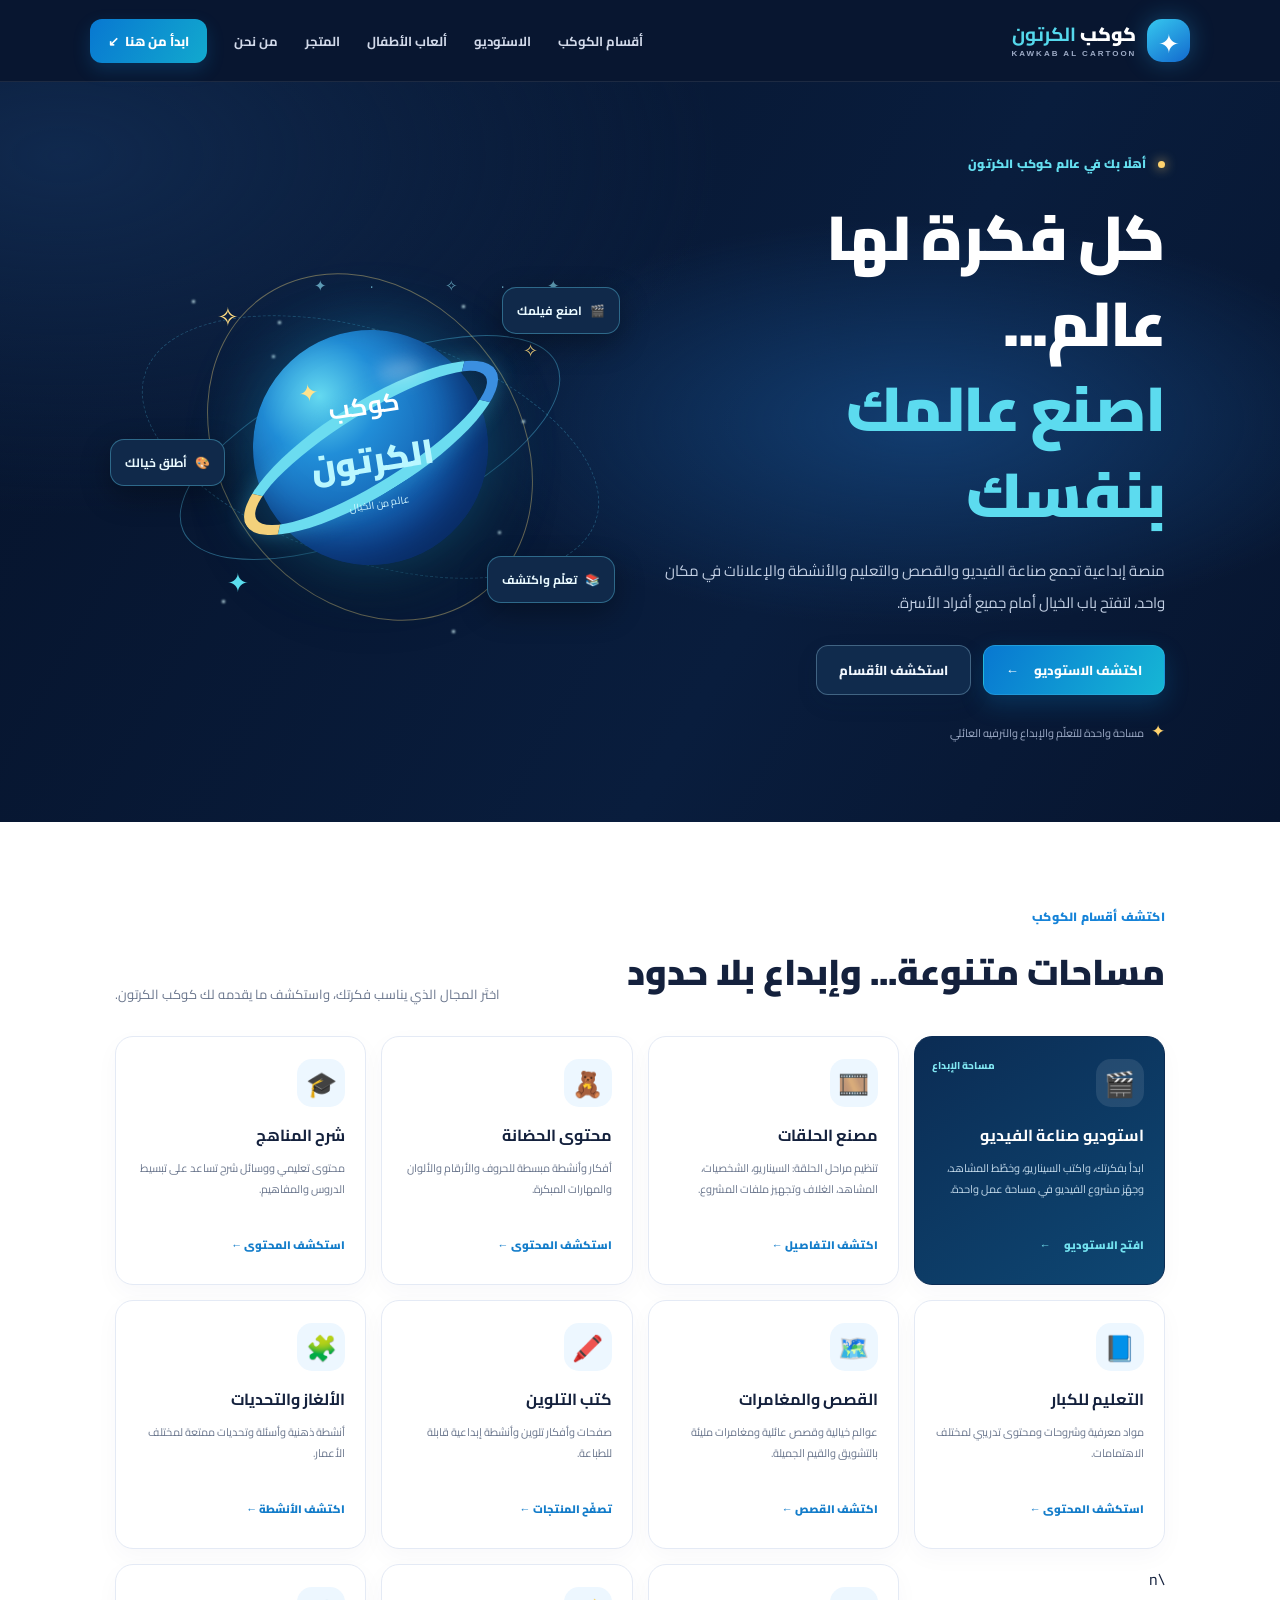
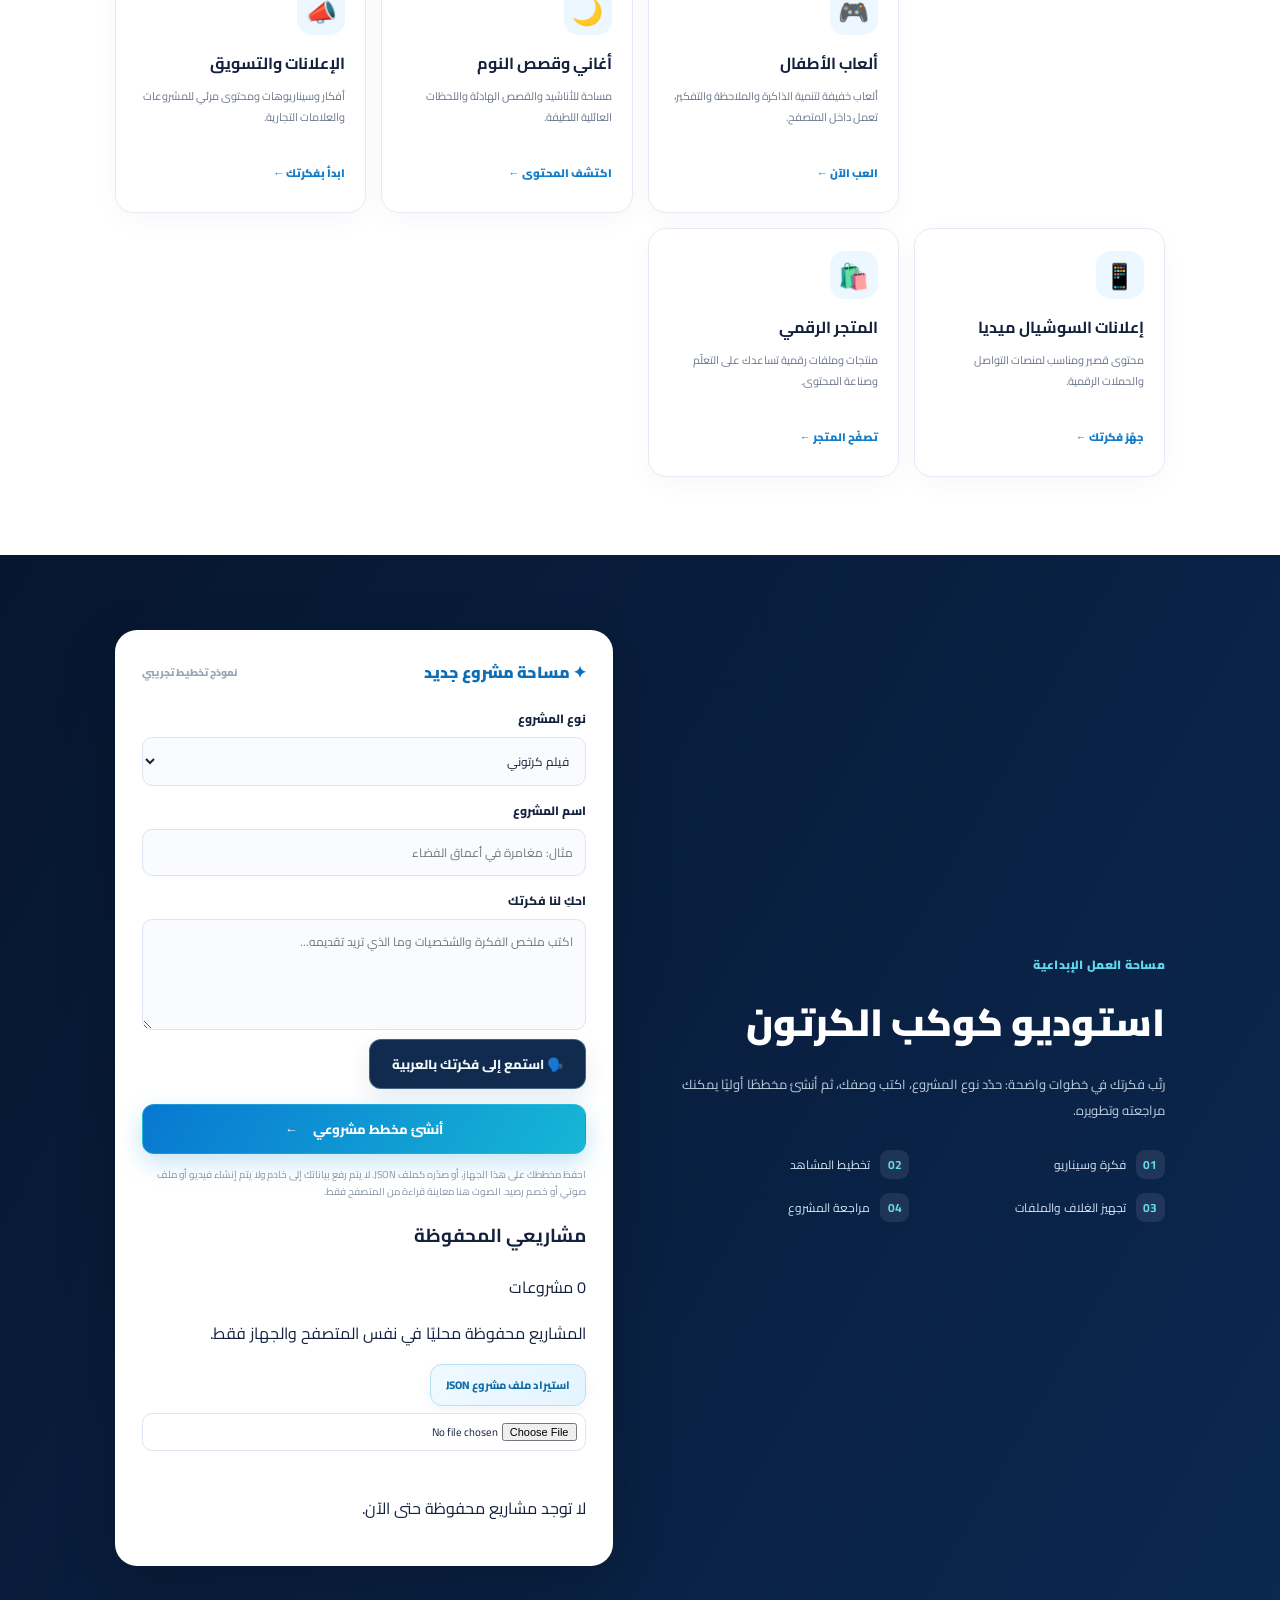
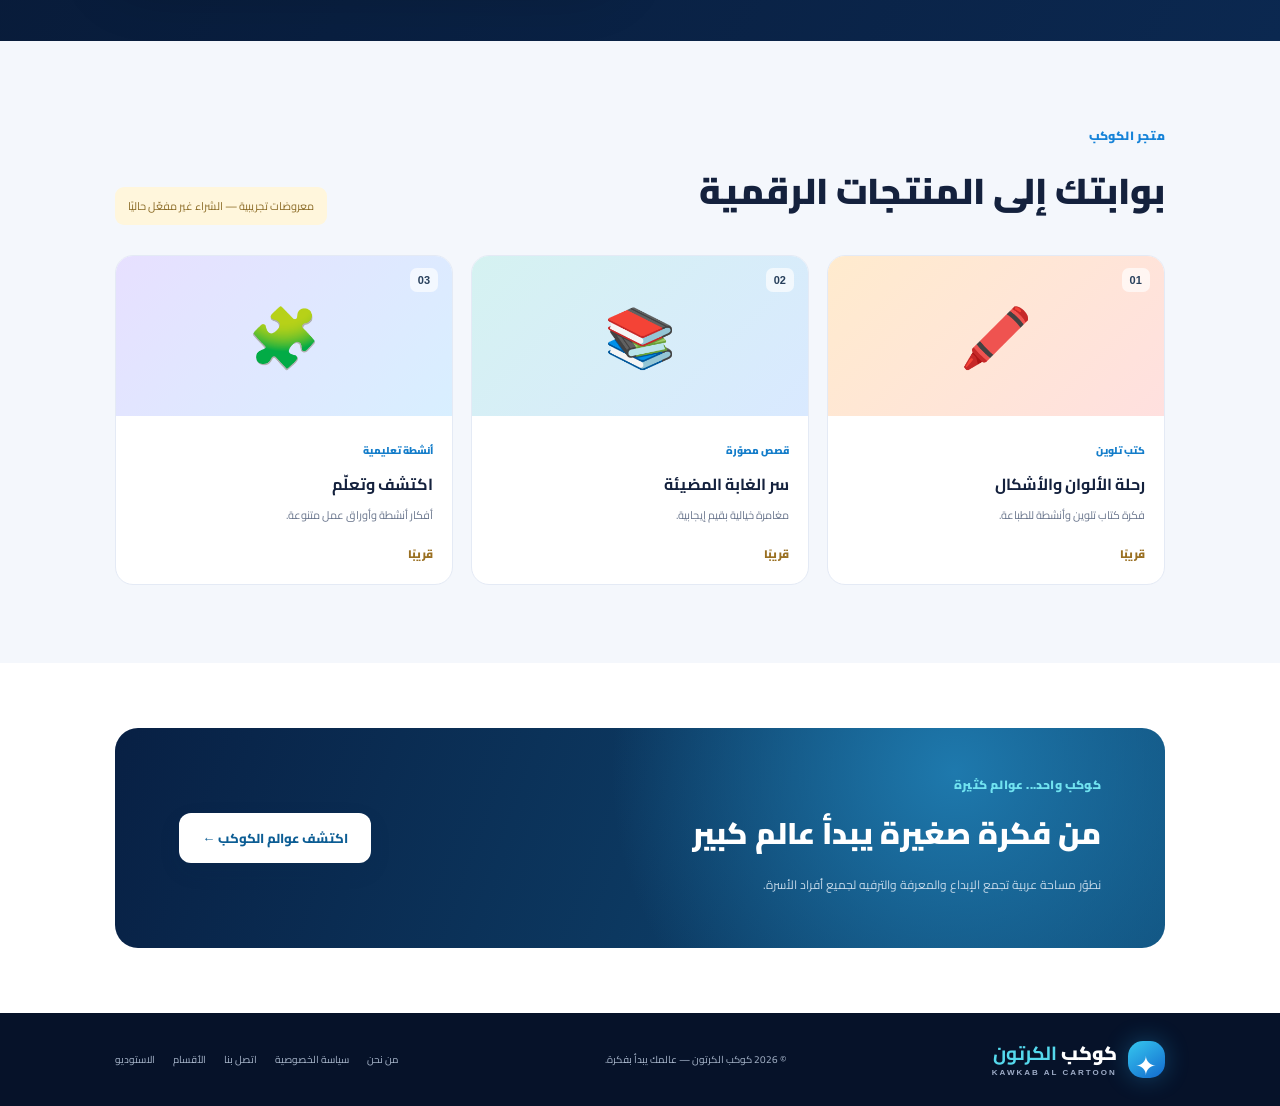
==== commit 7c871360: "Add local game sound effects and Arabic voice previews" ====
--- a/index.html
+++ b/index.html
@@ -83,14 +83,15 @@
       <div class="form-head"><span>✦ مساحة مشروع جديد</span><small>نموذج تخطيط تجريبي</small></div>
       <label for="project-type">نوع المشروع</label>
       <select id="project-type" required>
-        <option value="فيلم كرتوني">فيلم كرتوني</option><option value="حلقة مسلسل">حلقة مسلسل</option><option value="فيديو تعليمي">فيديو تعليمي</option><option value="إعلان تسويقي">إعلان تسويقي</option><option value="قصة مصورة">قصة مصورة</option>
+        <option value="فيلم كرتوني">فيلم كرتوني</option><option value="حلقة مسلسل">حلقة مسلسل</option><option value="فيديو تعليمي">فيديو تعليمي</option><option value="إعلان تسويقي">إعلان تسويقي</option><option value="قصة مصورة">قصة مصورة</option><option value="أغنية عربية">أغنية عربية</option>
       </select>
       <label for="project-name">اسم المشروع</label>
       <input id="project-name" type="text" placeholder="مثال: مغامرة في أعماق الفضاء" maxlength="80" required>
       <label for="project-idea">احكِ لنا فكرتك</label>
       <textarea id="project-idea" rows="4" maxlength="600" placeholder="اكتب ملخص الفكرة والشخصيات وما الذي تريد تقديمه..." required></textarea>
+      <button class="btn secondary" id="speak-project-idea" type="button">🗣️ استمع إلى فكرتك بالعربية</button>
       <button class="btn primary submit-btn" type="submit">أنشئ مخطط مشروعي <span>←</span></button>
-      <p class="form-note">احفظ مخططك على هذا الجهاز، أو صدّره كملف JSON. لا يتم رفع بياناتك إلى خادم ولا يتم إنشاء فيديو أو خصم رصيد.</p>
+      <p class="form-note">احفظ مخططك على هذا الجهاز، أو صدّره كملف JSON. لا يتم رفع بياناتك إلى خادم ولا يتم إنشاء فيديو أو ملف صوتي أو خصم رصيد. الصوت هنا معاينة قراءة من المتصفح فقط.</p>
       <div class="idea-result" id="idea-result" aria-live="polite" hidden></div>
       <section class="saved-projects" aria-labelledby="saved-projects-title">
         <div class="saved-projects-head"><h3 id="saved-projects-title">مشاريعي المحفوظة</h3><span id="project-count">0 مشروع</span></div>
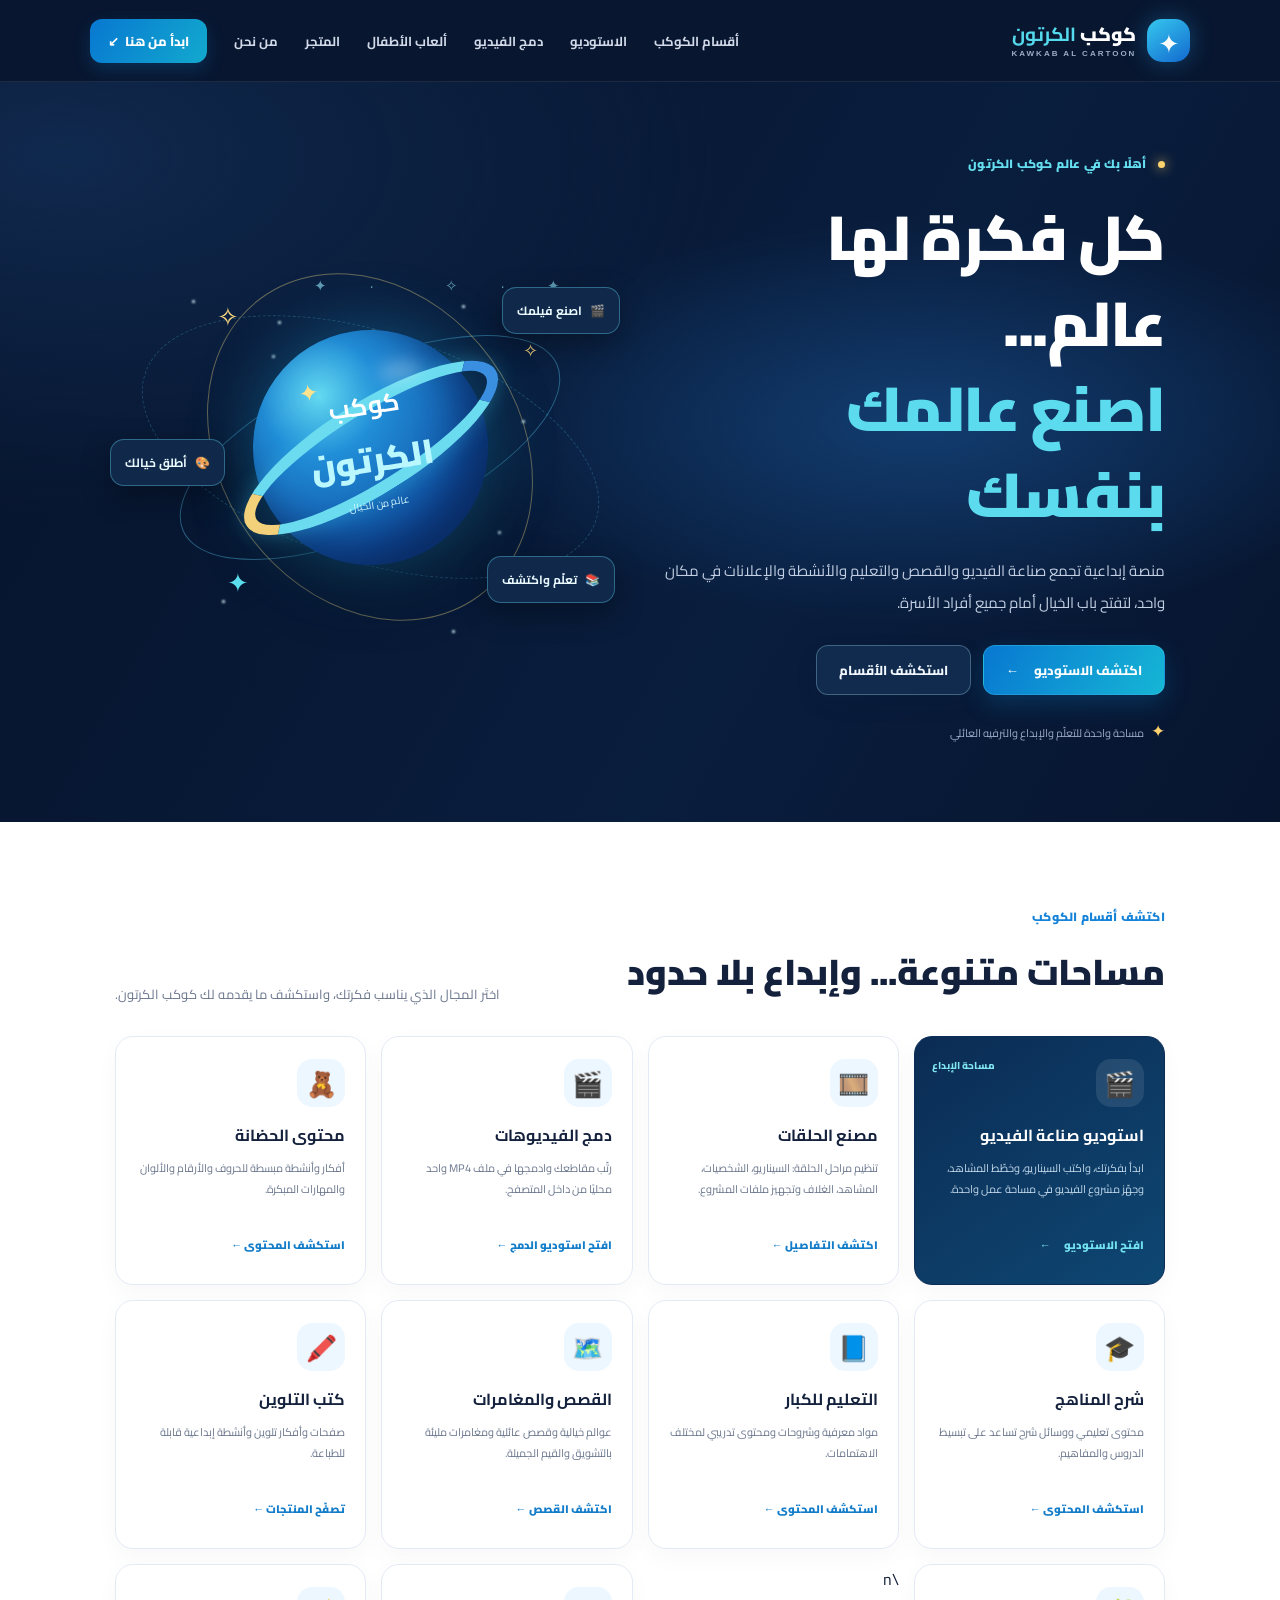
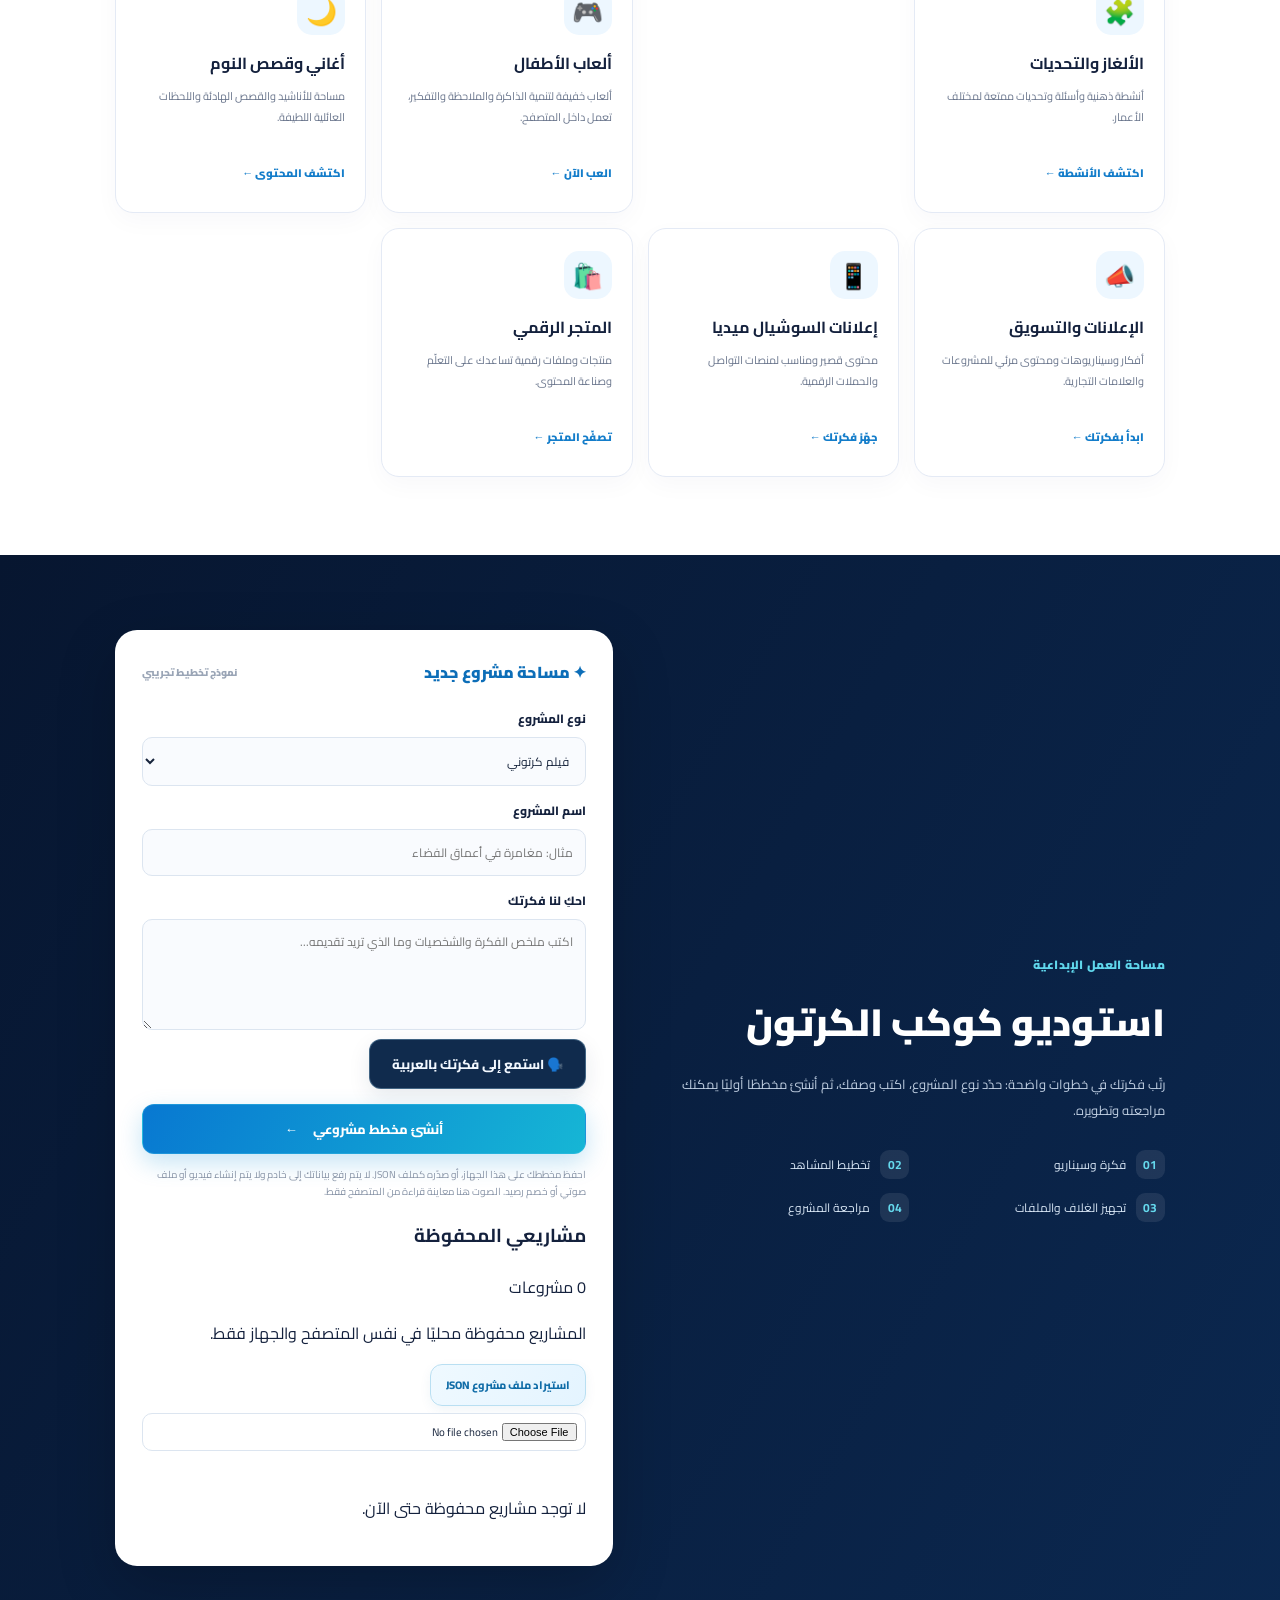
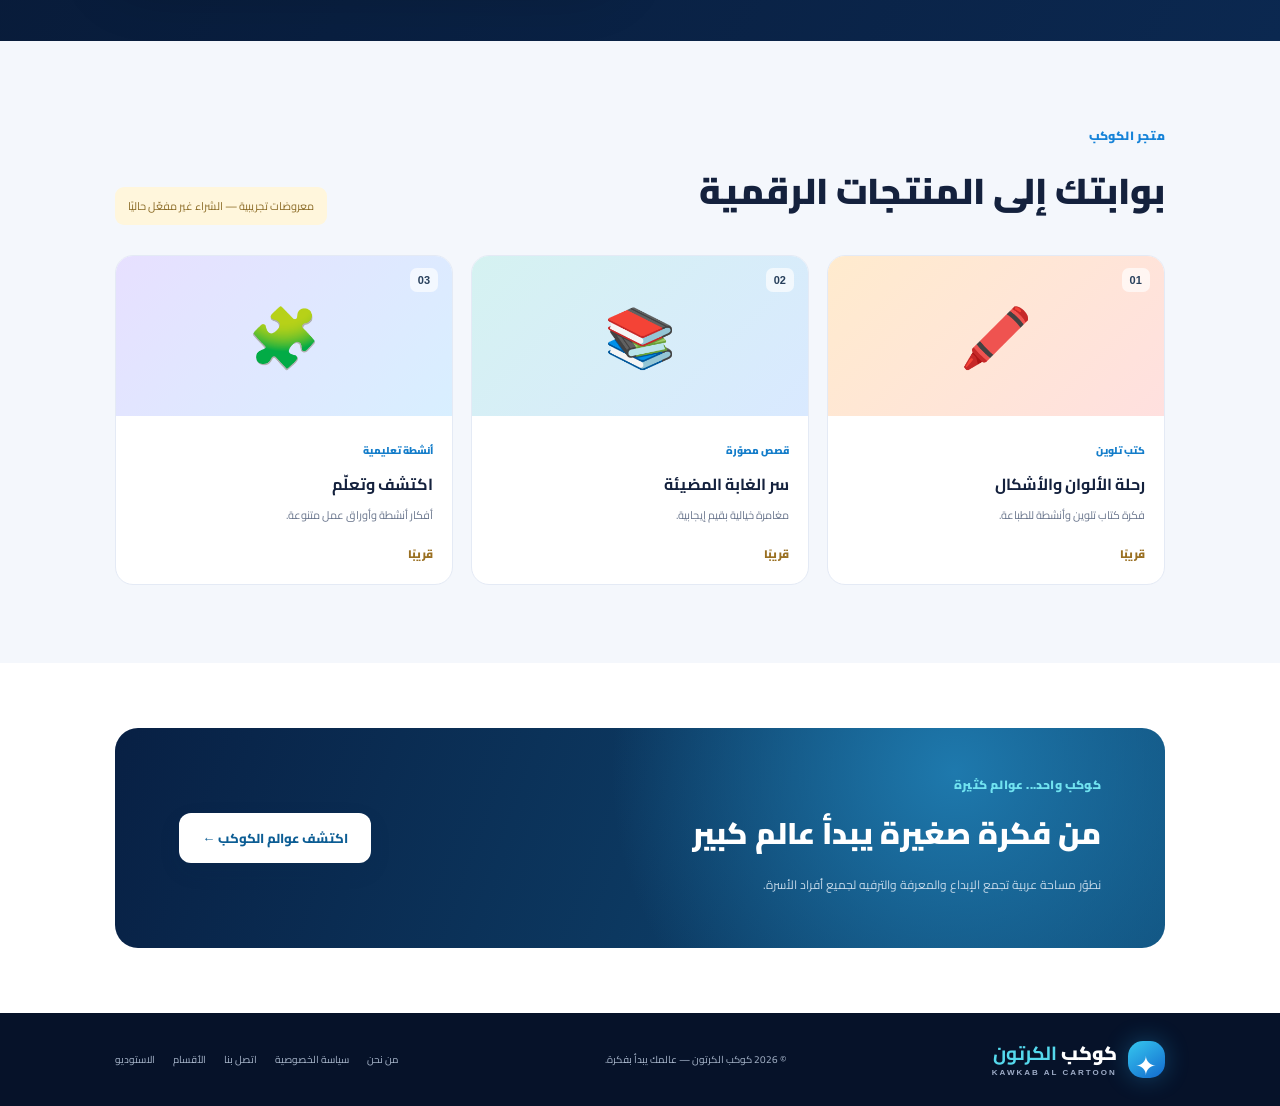
==== commit 6029513b: "Add video merge entry to main navigation and services" ====
--- a/index.html
+++ b/index.html
@@ -19,7 +19,7 @@
   </a>
   <button class="menu-toggle" type="button" aria-label="فتح القائمة" aria-expanded="false" aria-controls="nav">☰</button>
   <nav id="nav" aria-label="القائمة الرئيسية">
-    <a href="#services">أقسام الكوكب</a><a href="#studio">الاستوديو</a><a href="games.html">ألعاب الأطفال</a><a href="#market">المتجر</a><a href="about.html">من نحن</a>
+    <a href="#services">أقسام الكوكب</a><a href="#studio">الاستوديو</a><a href="video-editor.html">دمج الفيديو</a><a href="games.html">ألعاب الأطفال</a><a href="#market">المتجر</a><a href="about.html">من نحن</a>
     <a class="nav-cta" href="#studio">ابدأ من هنا <span>↙</span></a>
   </nav>
 </header>
@@ -59,6 +59,7 @@
         <a href="#studio">افتح الاستوديو <b>←</b></a>
       </article>
       <article class="service-card"><span class="service-icon">🎞️</span><h3>مصنع الحلقات</h3><p>تنظيم مراحل الحلقة: السيناريو، الشخصيات، المشاهد، الغلاف وتجهيز ملفات المشروع.</p><a href="#studio">اكتشف التفاصيل ←</a></article>
+      <article class="service-card"><span class="service-icon">🎬</span><h3>دمج الفيديوهات</h3><p>رتّب مقاطعك وادمجها في ملف MP4 واحد محليًا من داخل المتصفح.</p><a href="video-editor.html">افتح استوديو الدمج ←</a></article>
       <article class="service-card"><span class="service-icon">🧸</span><h3>محتوى الحضانة</h3><p>أفكار وأنشطة مبسطة للحروف والأرقام والألوان والمهارات المبكرة.</p><a href="#market">استكشف المحتوى ←</a></article>
       <article class="service-card"><span class="service-icon">🎓</span><h3>شرح المناهج</h3><p>محتوى تعليمي ووسائل شرح تساعد على تبسيط الدروس والمفاهيم.</p><a href="#market">استكشف المحتوى ←</a></article>
       <article class="service-card"><span class="service-icon">📘</span><h3>التعليم للكبار</h3><p>مواد معرفية وشروحات ومحتوى تدريبي لمختلف الاهتمامات.</p><a href="#market">استكشف المحتوى ←</a></article>
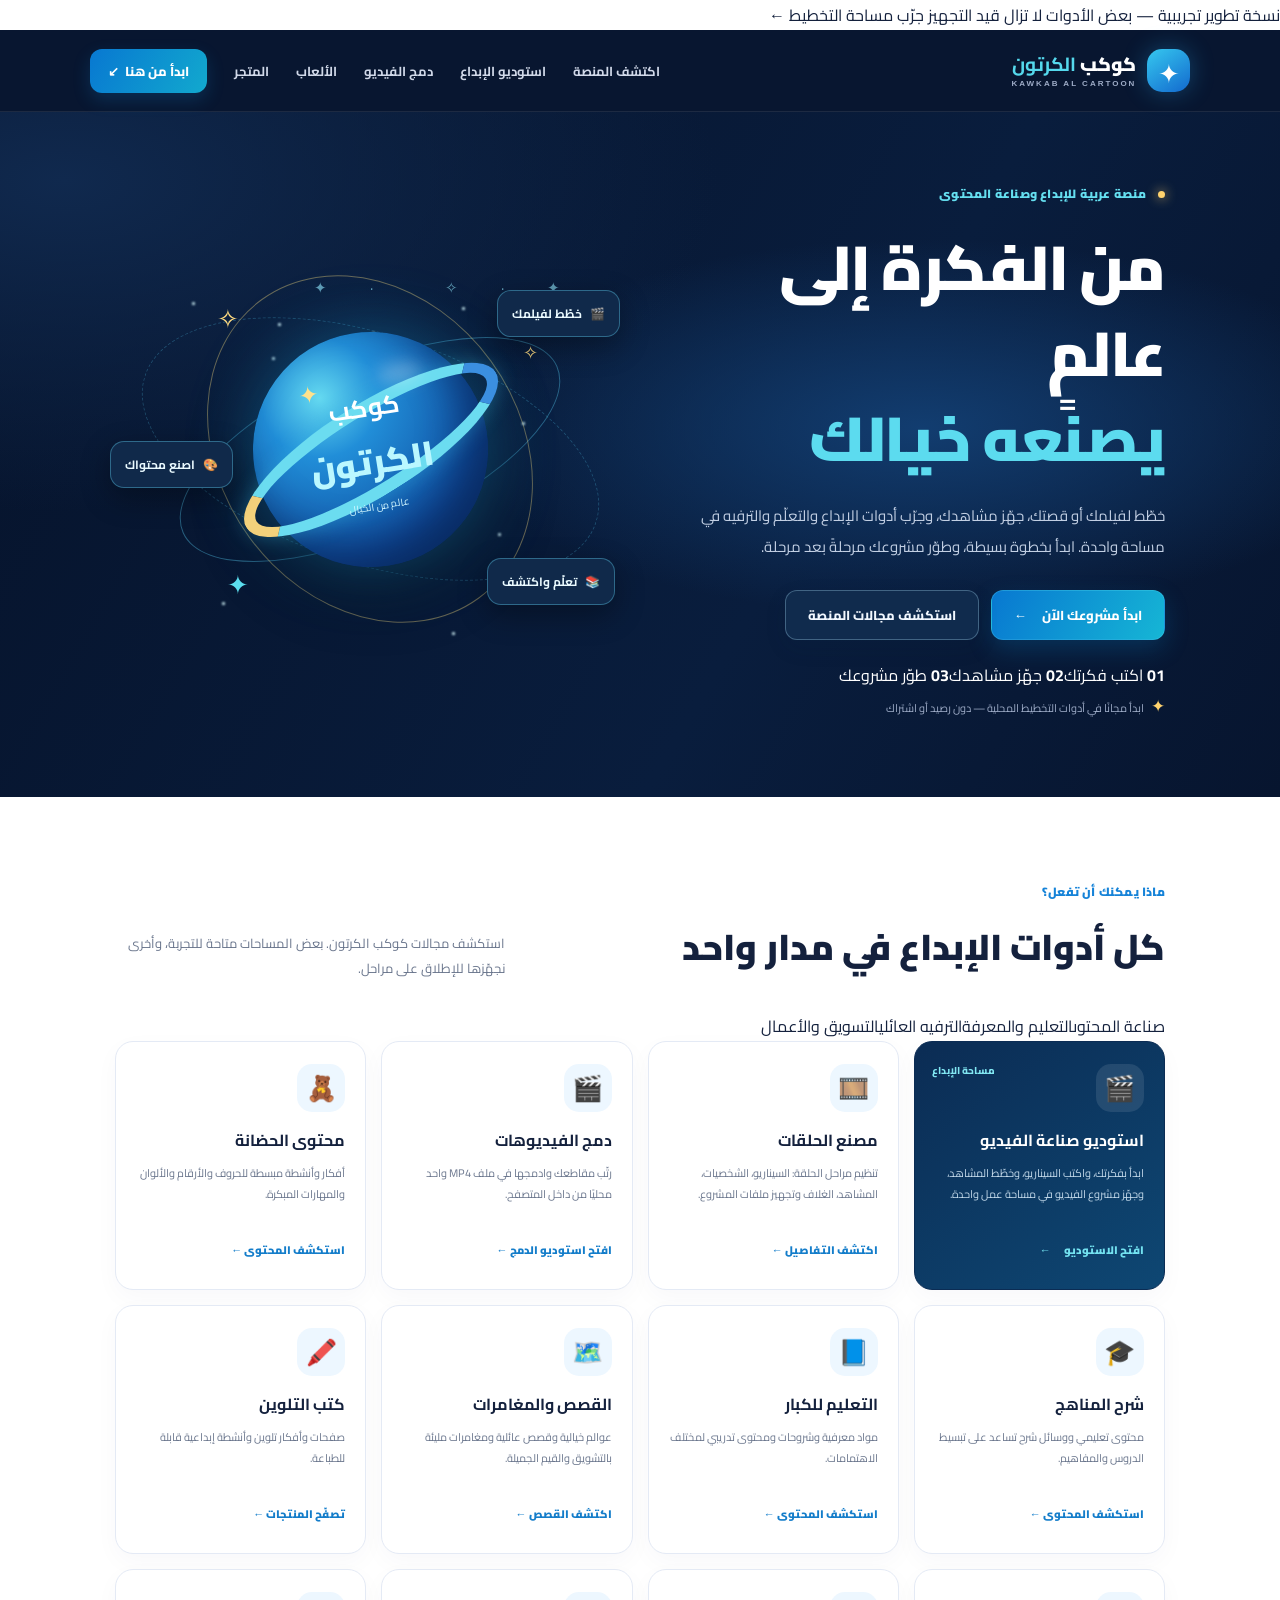
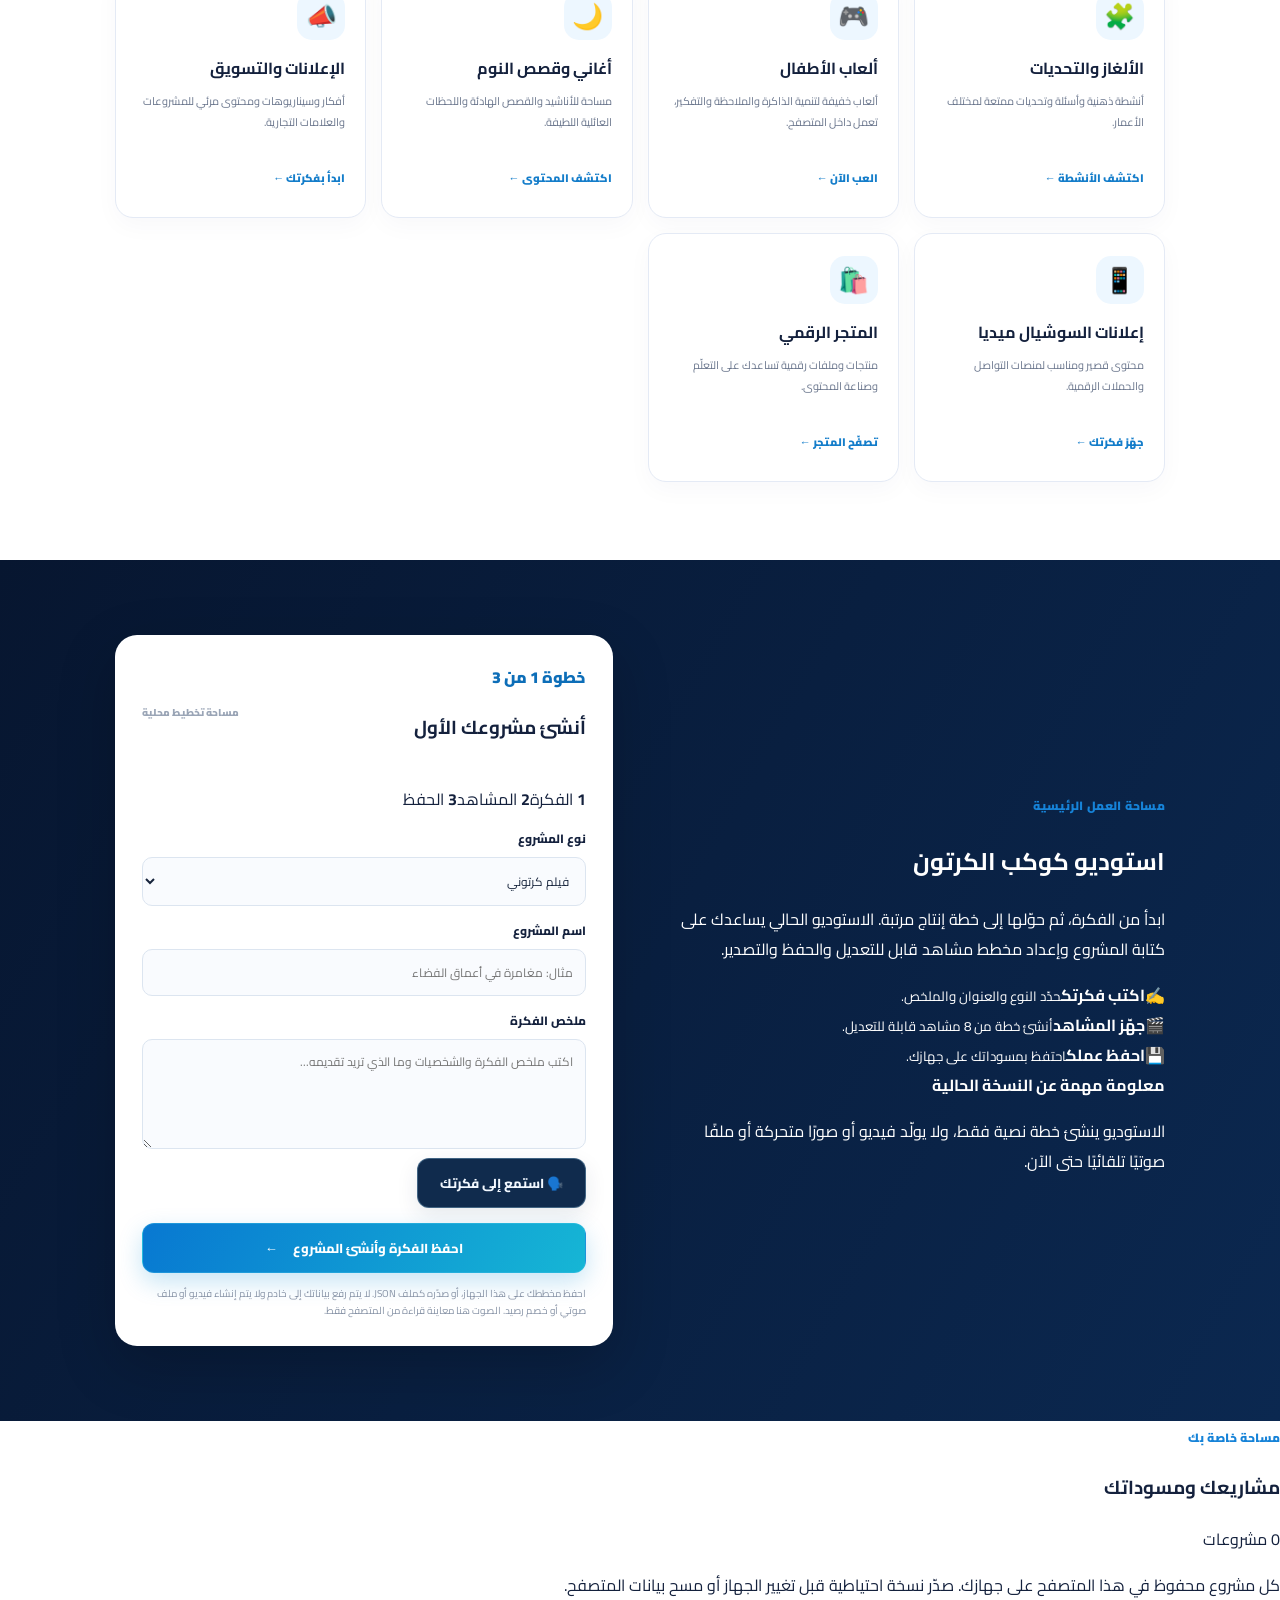
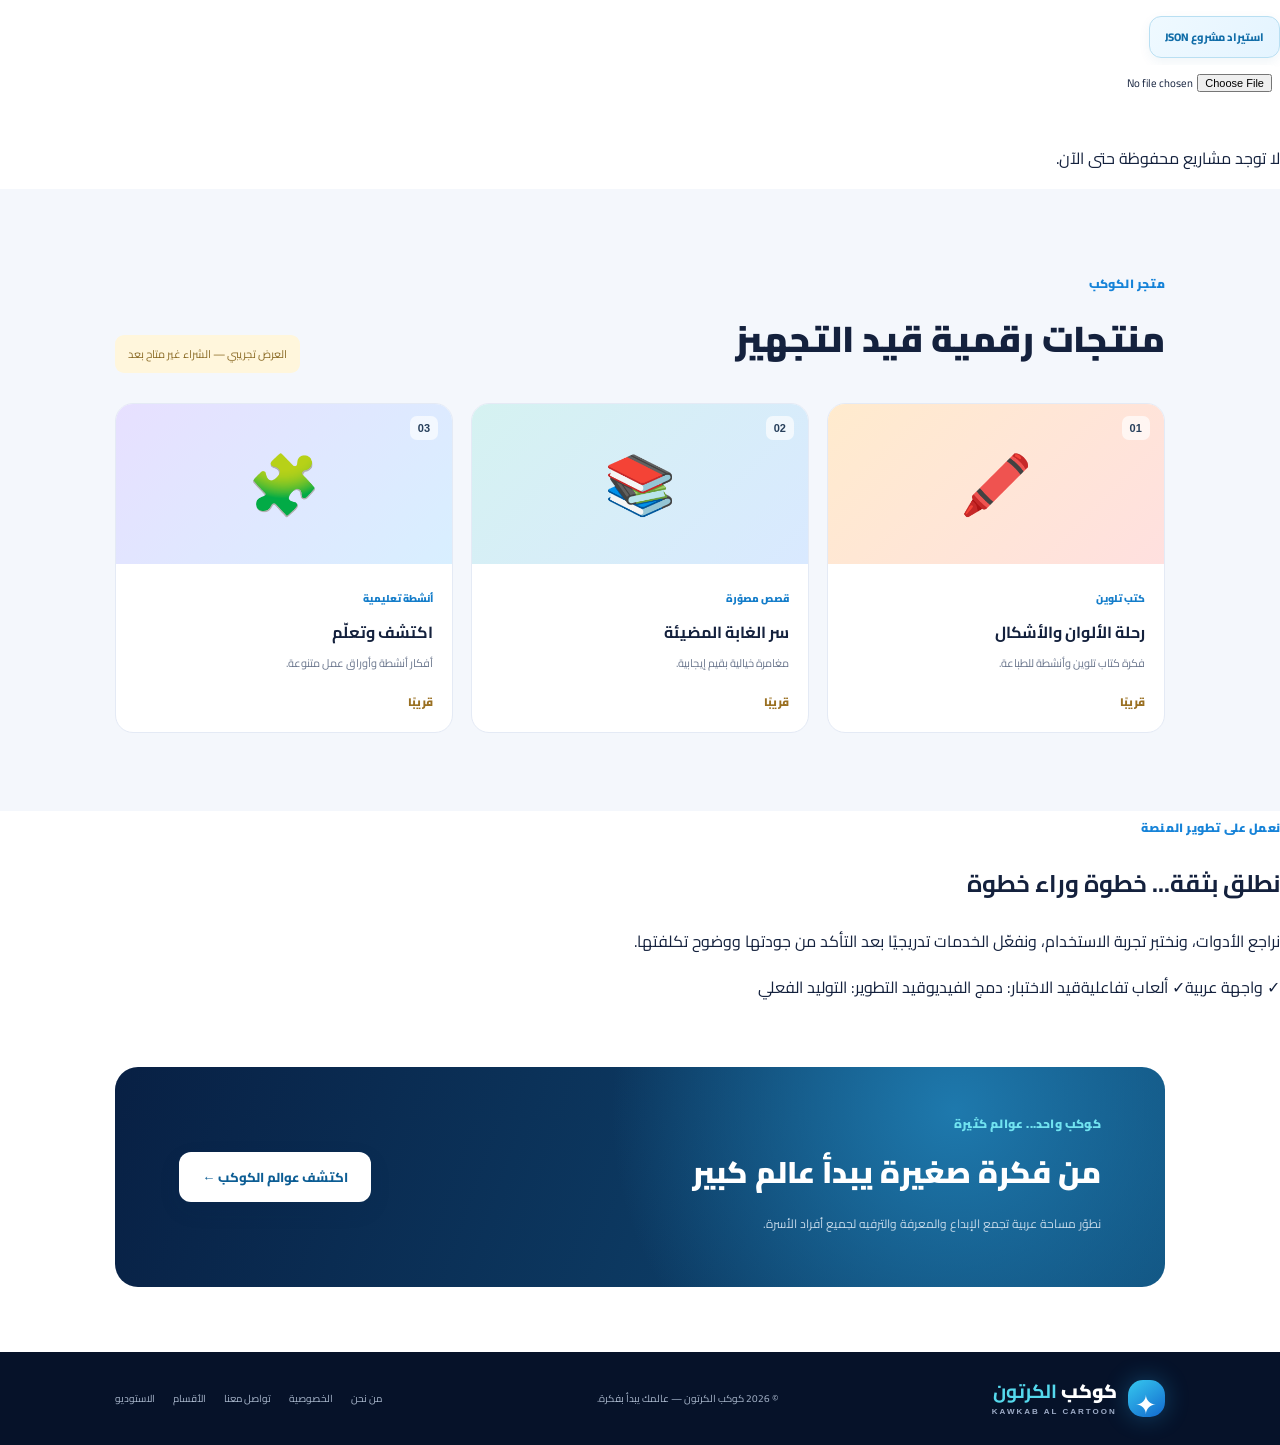
==== commit d4263022: "Refine homepage hierarchy and redesign studio workspace" ====
--- a/index.html
+++ b/index.html
@@ -12,6 +12,7 @@
   <link rel="stylesheet" href="style.css">
 </head>
 <body>
+<div class="launch-ribbon"><span class="ribbon-dot"></span> نسخة تطوير تجريبية — بعض الأدوات لا تزال قيد التجهيز <a href="#studio">جرّب مساحة التخطيط ←</a></div>
 <header class="topbar">
   <a class="brand" href="#home" aria-label="كوكب الكرتون - الرئيسية">
     <span class="brand-mark" aria-hidden="true">✦</span>
@@ -19,7 +20,7 @@
   </a>
   <button class="menu-toggle" type="button" aria-label="فتح القائمة" aria-expanded="false" aria-controls="nav">☰</button>
   <nav id="nav" aria-label="القائمة الرئيسية">
-    <a href="#services">أقسام الكوكب</a><a href="#studio">الاستوديو</a><a href="video-editor.html">دمج الفيديو</a><a href="games.html">ألعاب الأطفال</a><a href="#market">المتجر</a><a href="about.html">من نحن</a>
+    <a href="#services">اكتشف المنصة</a><a href="#studio">استوديو الإبداع</a><a href="video-editor.html">دمج الفيديو</a><a href="games.html">الألعاب</a><a href="#market">المتجر</a>
     <a class="nav-cta" href="#studio">ابدأ من هنا <span>↙</span></a>
   </nav>
 </header>
@@ -27,31 +28,33 @@
 <main id="home">
   <section class="hero">
     <div class="hero-copy">
-      <span class="eyebrow"><i></i> أهلًا بك في عالم كوكب الكرتون</span>
-      <h1>كل فكرة لها عالم...<br><em>اصنع عالمك بنفسك</em></h1>
-      <p>منصة إبداعية تجمع صناعة الفيديو والقصص والتعليم والأنشطة والإعلانات في مكان واحد، لتفتح باب الخيال أمام جميع أفراد الأسرة.</p>
+      <span class="eyebrow"><i></i> منصة عربية للإبداع وصناعة المحتوى</span>
+      <h1>من الفكرة إلى عالمٍ<br><em>يصنعه خيالك</em></h1>
+      <p>خطّط لفيلمك أو قصتك، جهّز مشاهدك، وجرّب أدوات الإبداع والتعلّم والترفيه في مساحة واحدة. ابدأ بخطوة بسيطة، وطوّر مشروعك مرحلةً بعد مرحلة.</p>
       <div class="hero-actions">
-        <a class="btn primary" href="#studio">اكتشف الاستوديو <span>←</span></a>
-        <a class="btn secondary" href="#services">استكشف الأقسام</a>
+        <a class="btn primary" href="#studio">ابدأ مشروعك الآن <span>←</span></a>
+        <a class="btn secondary" href="#services">استكشف مجالات المنصة</a>
       </div>
-      <div class="hero-note"><span>✦</span> مساحة واحدة للتعلّم والإبداع والترفيه العائلي</div>
+      <div class="hero-proof"><span><b>01</b> اكتب فكرتك</span><span><b>02</b> جهّز مشاهدك</span><span><b>03</b> طوّر مشروعك</span></div>
+      <div class="hero-note"><span>✦</span> ابدأ مجانًا في أدوات التخطيط المحلية — دون رصيد أو اشتراك</div>
     </div>
     <div class="universe" aria-label="كوكب أزرق تحيط به حلقات ونجوم">
       <div class="starfield starfield-one">✦　·　✧　　·　✦</div>
       <div class="orbit orbit-a"></div><div class="orbit orbit-b"></div><div class="orbit orbit-c"></div>
       <div class="planet"><span class="planet-shine"></span><span class="planet-star">✦</span><b>كوكب</b><strong>الكرتون</strong><small>عالم من الخيال</small></div>
-      <span class="satellite sat-one">🎬 <b>اصنع فيلمك</b></span>
+      <span class="satellite sat-one">🎬 <b>خطّط لفيلمك</b></span>
       <span class="satellite sat-two">📚 <b>تعلّم واكتشف</b></span>
-      <span class="satellite sat-three">🎨 <b>أطلق خيالك</b></span>
+      <span class="satellite sat-three">🎨 <b>اصنع محتواك</b></span>
       <span class="spark spark-one">✧</span><span class="spark spark-two">✦</span><span class="spark spark-three">✧</span>
     </div>
   </section>
 
   <section class="section services" id="services">
     <div class="section-heading">
-      <div><span class="eyebrow">اكتشف أقسام الكوكب</span><h2>مساحات متنوعة... وإبداع بلا حدود</h2></div>
-      <p>اختَر المجال الذي يناسب فكرتك، واستكشف ما يقدمه لك كوكب الكرتون.</p>
+      <div><span class="eyebrow">ماذا يمكنك أن تفعل؟</span><h2>كل أدوات الإبداع في مدار واحد</h2></div>
+      <p>استكشف مجالات كوكب الكرتون. بعض المساحات متاحة للتجربة، وأخرى نجهّزها للإطلاق على مراحل.</p>
     </div>
+    <div class="service-groups"><span>صناعة المحتوى</span><span>التعليم والمعرفة</span><span>الترفيه العائلي</span><span>التسويق والأعمال</span></div>
     <div class="service-grid">
       <article class="service-card service-main">
         <span class="service-icon">🎬</span><span class="service-label">مساحة الإبداع</span>
@@ -65,7 +68,8 @@
       <article class="service-card"><span class="service-icon">📘</span><h3>التعليم للكبار</h3><p>مواد معرفية وشروحات ومحتوى تدريبي لمختلف الاهتمامات.</p><a href="#market">استكشف المحتوى ←</a></article>
       <article class="service-card"><span class="service-icon">🗺️</span><h3>القصص والمغامرات</h3><p>عوالم خيالية وقصص عائلية ومغامرات مليئة بالتشويق والقيم الجميلة.</p><a href="#market">اكتشف القصص ←</a></article>
       <article class="service-card"><span class="service-icon">🖍️</span><h3>كتب التلوين</h3><p>صفحات وأفكار تلوين وأنشطة إبداعية قابلة للطباعة.</p><a href="#market">تصفّح المنتجات ←</a></article>
-      <article class="service-card"><span class="service-icon">🧩</span><h3>الألغاز والتحديات</h3><p>أنشطة ذهنية وأسئلة وتحديات ممتعة لمختلف الأعمار.</p><a href="#market">اكتشف الأنشطة ←</a></article>\n      <article class="service-card"><span class="service-icon">🎮</span><h3>ألعاب الأطفال</h3><p>ألعاب خفيفة لتنمية الذاكرة والملاحظة والتفكير، تعمل داخل المتصفح.</p><a href="games.html">العب الآن ←</a></article>
+      <article class="service-card"><span class="service-icon">🧩</span><h3>الألغاز والتحديات</h3><p>أنشطة ذهنية وأسئلة وتحديات ممتعة لمختلف الأعمار.</p><a href="#market">اكتشف الأنشطة ←</a></article>
+      <article class="service-card"><span class="service-icon">🎮</span><h3>ألعاب الأطفال</h3><p>ألعاب خفيفة لتنمية الذاكرة والملاحظة والتفكير، تعمل داخل المتصفح.</p><a href="games.html">العب الآن ←</a></article>
       <article class="service-card"><span class="service-icon">🌙</span><h3>أغاني وقصص النوم</h3><p>مساحة للأناشيد والقصص الهادئة واللحظات العائلية اللطيفة.</p><a href="#market">اكتشف المحتوى ←</a></article>
       <article class="service-card"><span class="service-icon">📣</span><h3>الإعلانات والتسويق</h3><p>أفكار وسيناريوهات ومحتوى مرئي للمشروعات والعلامات التجارية.</p><a href="#studio">ابدأ بفكرتك ←</a></article>
       <article class="service-card"><span class="service-icon">📱</span><h3>إعلانات السوشيال ميديا</h3><p>محتوى قصير ومناسب لمنصات التواصل والحملات الرقمية.</p><a href="#studio">جهّز فكرتك ←</a></article>
@@ -74,47 +78,52 @@
   </section>
 
   <section class="studio-section" id="studio">
-    <div class="studio-copy">
-      <span class="eyebrow">مساحة العمل الإبداعية</span>
+    <div class="studio-intro">
+      <span class="eyebrow">مساحة العمل الرئيسية</span>
       <h2>استوديو كوكب الكرتون</h2>
-      <p>رتّب فكرتك في خطوات واضحة: حدّد نوع المشروع، اكتب وصفك، ثم أنشئ مخططًا أوليًا يمكنك مراجعته وتطويره.</p>
-      <ul class="studio-steps"><li><b>01</b> فكرة وسيناريو</li><li><b>02</b> تخطيط المشاهد</li><li><b>03</b> تجهيز الغلاف والملفات</li><li><b>04</b> مراجعة المشروع</li></ul>
+      <p>ابدأ من الفكرة، ثم حوّلها إلى خطة إنتاج مرتبة. الاستوديو الحالي يساعدك على كتابة المشروع وإعداد مخطط مشاهد قابل للتعديل والحفظ والتصدير.</p>
+      <div class="studio-benefits"><div><span>✍️</span><b>اكتب فكرتك</b><small>حدّد النوع والعنوان والملخص.</small></div><div><span>🎬</span><b>جهّز المشاهد</b><small>أنشئ خطة من 8 مشاهد قابلة للتعديل.</small></div><div><span>💾</span><b>احفظ عملك</b><small>احتفظ بمسوداتك على جهازك.</small></div></div>
+      <div class="studio-truth"><strong>معلومة مهمة عن النسخة الحالية</strong><p>الاستوديو ينشئ خطة نصية فقط، ولا يولّد فيديو أو صورًا متحركة أو ملفًا صوتيًا تلقائيًا حتى الآن.</p></div>
     </div>
     <form class="studio-form" id="idea-form">
-      <div class="form-head"><span>✦ مساحة مشروع جديد</span><small>نموذج تخطيط تجريبي</small></div>
-      <label for="project-type">نوع المشروع</label>
+      <div class="form-head"><div><span class="form-kicker">خطوة 1 من 3</span><h3>أنشئ مشروعك الأول</h3></div><small>مساحة تخطيط محلية</small></div>
+      <div class="studio-progress" aria-label="مراحل التخطيط"><span class="active"><b>1</b> الفكرة</span><i></i><span><b>2</b> المشاهد</span><i></i><span><b>3</b> الحفظ</span></div>
+      <div class="studio-fields">
+      <div class="field-group"><label for="project-type">نوع المشروع</label>
       <select id="project-type" required>
         <option value="فيلم كرتوني">فيلم كرتوني</option><option value="حلقة مسلسل">حلقة مسلسل</option><option value="فيديو تعليمي">فيديو تعليمي</option><option value="إعلان تسويقي">إعلان تسويقي</option><option value="قصة مصورة">قصة مصورة</option><option value="أغنية عربية">أغنية عربية</option>
       </select>
-      <label for="project-name">اسم المشروع</label>
+      </div><div class="field-group"><label for="project-name">اسم المشروع</label>
       <input id="project-name" type="text" placeholder="مثال: مغامرة في أعماق الفضاء" maxlength="80" required>
-      <label for="project-idea">احكِ لنا فكرتك</label>
+      </div><div class="field-group field-wide"><label for="project-idea">ملخص الفكرة</label>
       <textarea id="project-idea" rows="4" maxlength="600" placeholder="اكتب ملخص الفكرة والشخصيات وما الذي تريد تقديمه..." required></textarea>
-      <button class="btn secondary" id="speak-project-idea" type="button">🗣️ استمع إلى فكرتك بالعربية</button>
-      <button class="btn primary submit-btn" type="submit">أنشئ مخطط مشروعي <span>←</span></button>
+      </div></div>
+      <div class="studio-form-actions"><button class="btn secondary" id="speak-project-idea" type="button">🗣️ استمع إلى فكرتك</button>
+      <button class="btn primary submit-btn" type="submit">احفظ الفكرة وأنشئ المشروع <span>←</span></button></div>
       <p class="form-note">احفظ مخططك على هذا الجهاز، أو صدّره كملف JSON. لا يتم رفع بياناتك إلى خادم ولا يتم إنشاء فيديو أو ملف صوتي أو خصم رصيد. الصوت هنا معاينة قراءة من المتصفح فقط.</p>
       <div class="idea-result" id="idea-result" aria-live="polite" hidden></div>
-      <section class="saved-projects" aria-labelledby="saved-projects-title">
-        <div class="saved-projects-head"><h3 id="saved-projects-title">مشاريعي المحفوظة</h3><span id="project-count">0 مشروع</span></div>
-        <p class="saved-projects-note">المشاريع محفوظة محليًا في نفس المتصفح والجهاز فقط.</p>
-        <div class="project-tools">
-          <label class="import-project-label" for="project-import">استيراد ملف مشروع JSON</label>
-          <input id="project-import" class="project-import-input" type="file" accept=".json,application/json">
-        </div>
-        <p class="project-feedback" id="project-feedback" role="status" aria-live="polite"></p>
-        <div id="saved-project-list" class="saved-project-list" aria-live="polite"><p class="empty-projects">لا توجد مشاريع محفوظة حتى الآن.</p></div>
-      </section>
+      
     </form>
   </section>
 
+  <section class="studio-library" aria-label="مكتبة المشاريع"><div class="saved-projects" aria-labelledby="saved-projects-title">
+        <div class="saved-projects-head"><div><span class="eyebrow">مساحة خاصة بك</span><h3 id="saved-projects-title">مشاريعك ومسوداتك</h3></div><span id="project-count">0 مشروع</span></div>
+        <p class="saved-projects-note">كل مشروع محفوظ في هذا المتصفح على جهازك. صدّر نسخة احتياطية قبل تغيير الجهاز أو مسح بيانات المتصفح.</p>
+        <div class="project-tools"><label class="import-project-label" for="project-import">استيراد مشروع JSON</label><input id="project-import" class="project-import-input" type="file" accept=".json,application/json"></div>
+        <p class="project-feedback" id="project-feedback" role="status" aria-live="polite"></p>
+        <div id="saved-project-list" class="saved-project-list" aria-live="polite"><p class="empty-projects">لا توجد مشاريع محفوظة حتى الآن.</p></div>
+      </div></section>
+
   <section class="section market" id="market">
-    <div class="section-heading"><div><span class="eyebrow">متجر الكوكب</span><h2>بوابتك إلى المنتجات الرقمية</h2></div><span class="status-note">معروضات تجريبية — الشراء غير مفعّل حاليًا</span></div>
+    <div class="section-heading"><div><span class="eyebrow">متجر الكوكب</span><h2>منتجات رقمية قيد التجهيز</h2></div><span class="status-note">العرض تجريبي — الشراء غير متاح بعد</span></div>
     <div class="product-grid">
       <article class="product-card"><div class="product-art art-color">🖍️<span>01</span></div><div class="product-info"><small>كتب تلوين</small><h3>رحلة الألوان والأشكال</h3><p>فكرة كتاب تلوين وأنشطة للطباعة.</p><span class="product-status">قريبًا</span></div></article>
       <article class="product-card"><div class="product-art art-story">📚<span>02</span></div><div class="product-info"><small>قصص مصوّرة</small><h3>سر الغابة المضيئة</h3><p>مغامرة خيالية بقيم إيجابية.</p><span class="product-status">قريبًا</span></div></article>
       <article class="product-card"><div class="product-art art-learn">🧩<span>03</span></div><div class="product-info"><small>أنشطة تعليمية</small><h3>اكتشف وتعلّم</h3><p>أفكار أنشطة وأوراق عمل متنوعة.</p><span class="product-status">قريبًا</span></div></article>
     </div>
   </section>
+
+  <section class="launch-checklist"><div><span class="eyebrow">نعمل على تطوير المنصة</span><h2>نطلق بثقة... خطوة وراء خطوة</h2><p>نراجع الأدوات، ونختبر تجربة الاستخدام، ونفعّل الخدمات تدريجيًا بعد التأكد من جودتها ووضوح تكلفتها.</p></div><div class="checklist-pills"><span>✓ واجهة عربية</span><span>✓ ألعاب تفاعلية</span><span>قيد الاختبار: دمج الفيديو</span><span>قيد التطوير: التوليد الفعلي</span></div></section>
 
   <section class="about-banner" id="about">
     <div><span class="eyebrow">كوكب واحد... عوالم كثيرة</span><h2>من فكرة صغيرة يبدأ عالم كبير</h2><p>نطوّر مساحة عربية تجمع الإبداع والمعرفة والترفيه لجميع أفراد الأسرة.</p></div>
@@ -125,7 +134,7 @@
 <footer>
   <a class="brand footer-brand" href="#home"><span class="brand-mark">✦</span><span class="brand-name">كوكب <b>الكرتون</b><small>KAWKAB AL CARTOON</small></span></a>
   <p>© 2026 كوكب الكرتون — عالمك يبدأ بفكرة.</p>
-  <div><a href="about.html">من نحن</a><a href="privacy.html">سياسة الخصوصية</a><a href="contact.html">اتصل بنا</a><a href="#services">الأقسام</a><a href="#studio">الاستوديو</a></div>
+  <div><a href="about.html">من نحن</a><a href="privacy.html">الخصوصية</a><a href="contact.html">تواصل معنا</a><a href="#services">الأقسام</a><a href="#studio">الاستوديو</a></div>
 </footer>
 <script src="app.js"></script>
 </body>
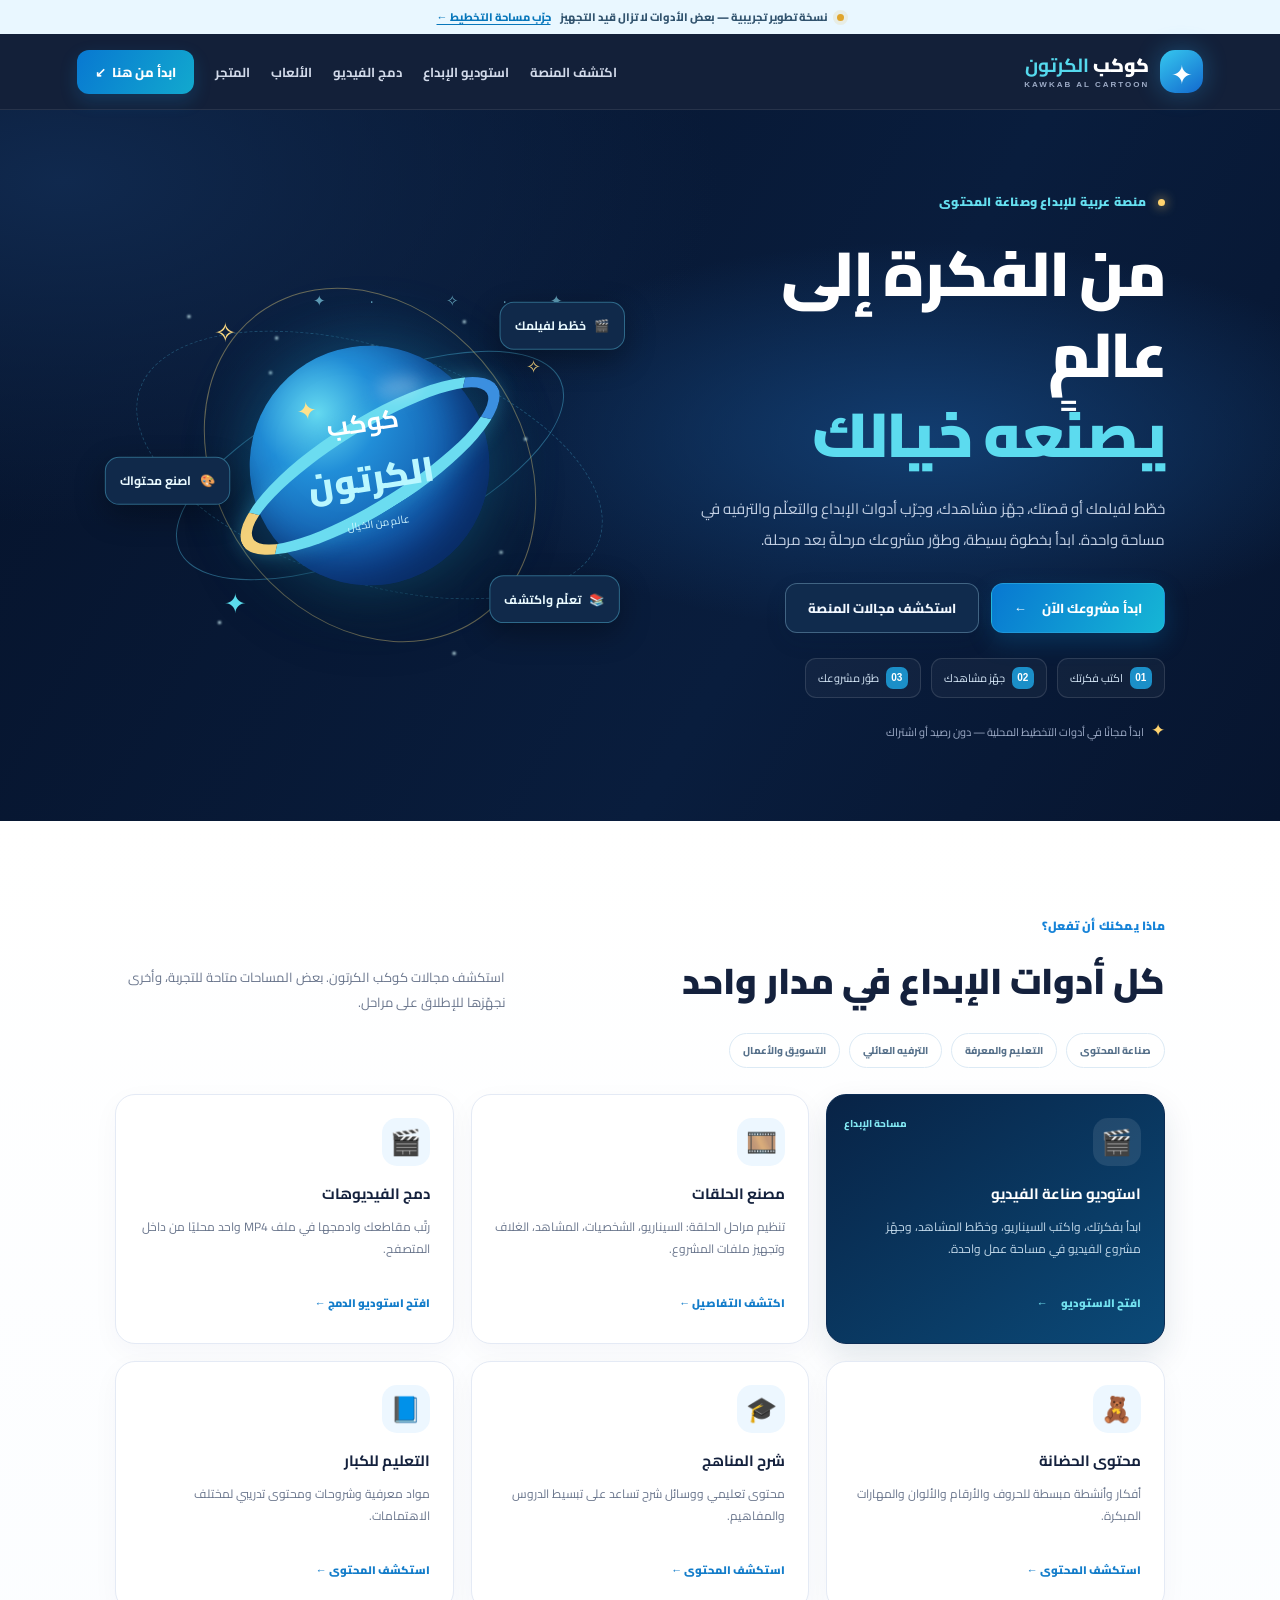
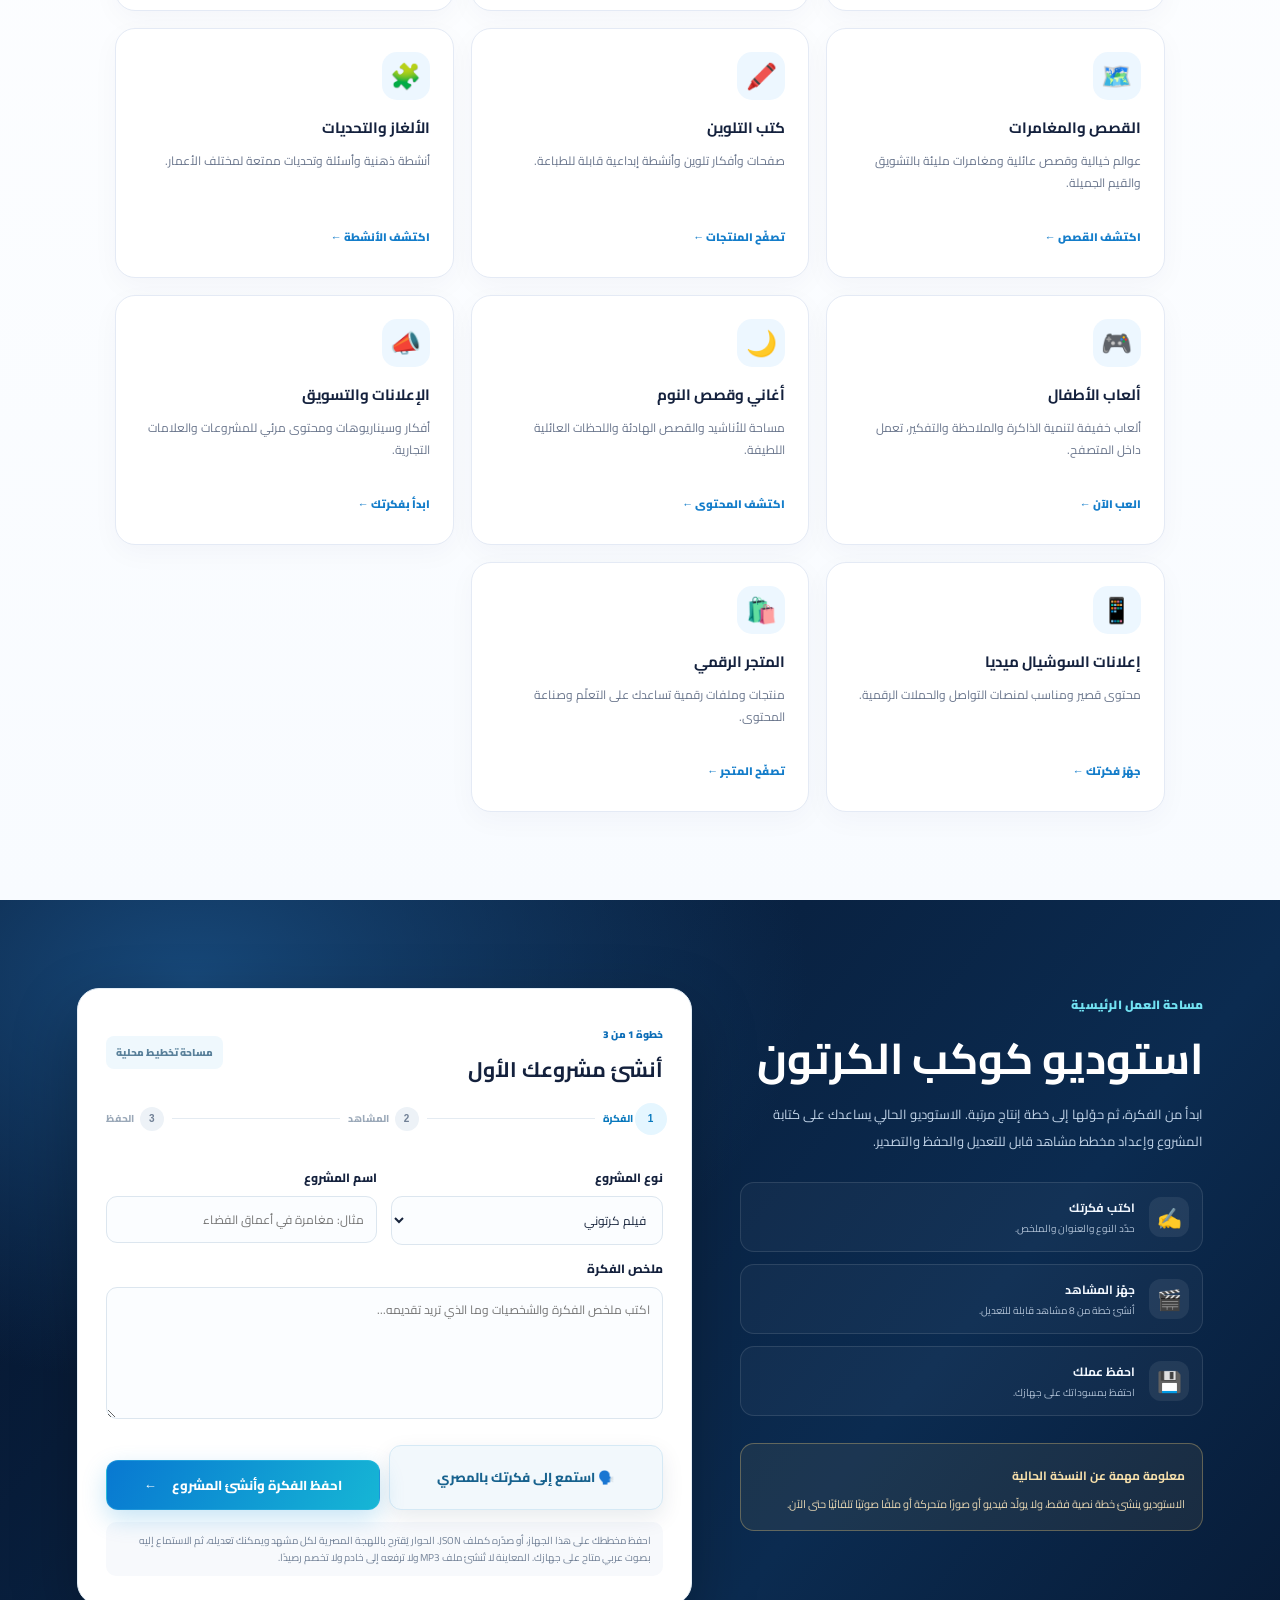
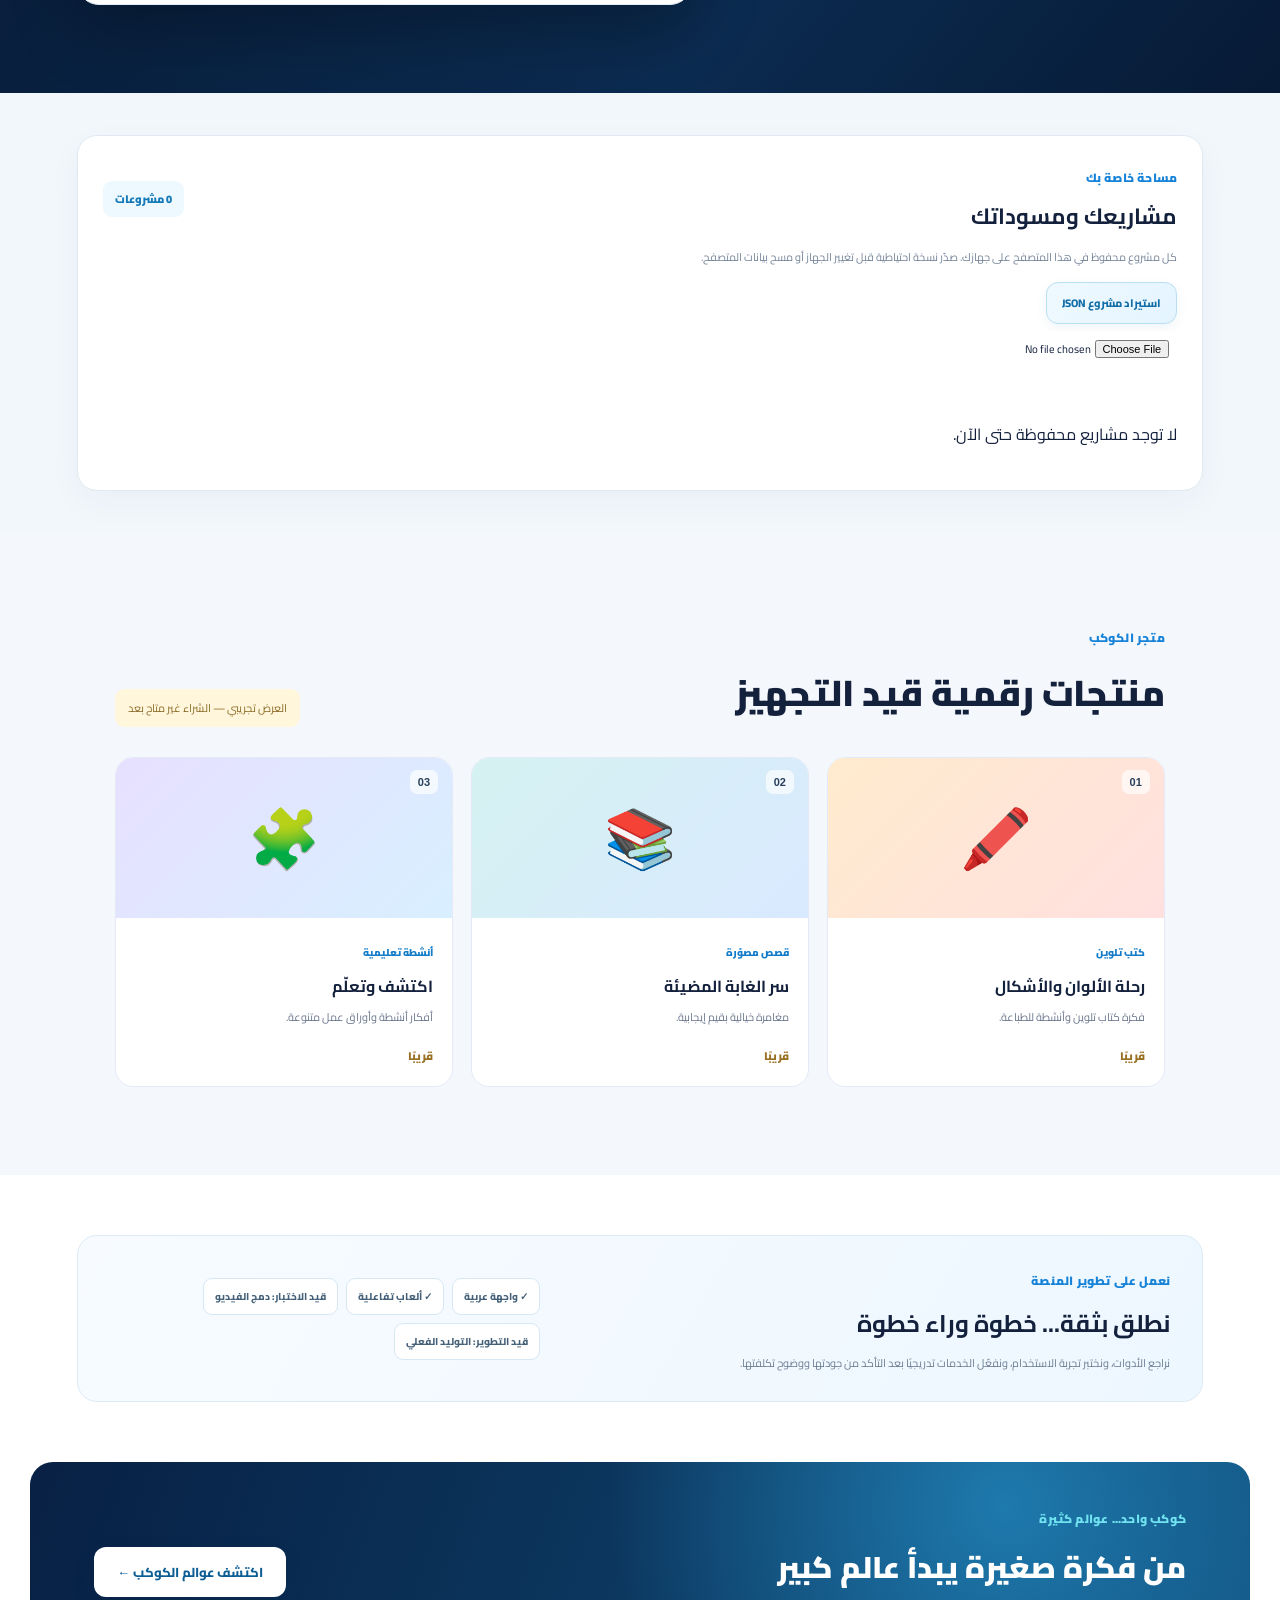
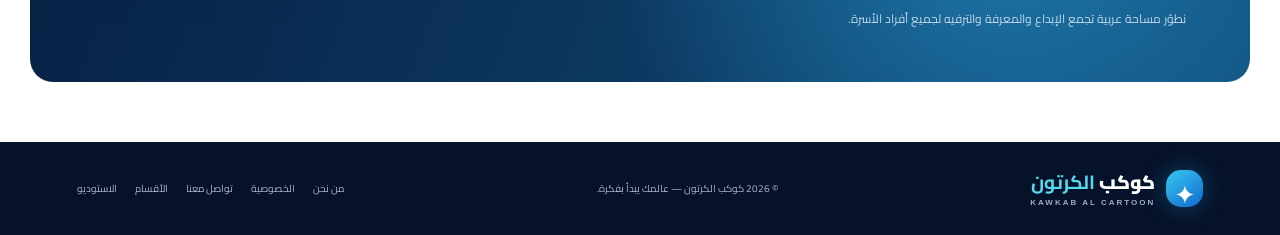
==== commit f2c80fc8: "Clarify Egyptian dialogue and voice preview in studio" ====
--- a/index.html
+++ b/index.html
@@ -98,9 +98,9 @@
       </div><div class="field-group field-wide"><label for="project-idea">ملخص الفكرة</label>
       <textarea id="project-idea" rows="4" maxlength="600" placeholder="اكتب ملخص الفكرة والشخصيات وما الذي تريد تقديمه..." required></textarea>
       </div></div>
-      <div class="studio-form-actions"><button class="btn secondary" id="speak-project-idea" type="button">🗣️ استمع إلى فكرتك</button>
+      <div class="studio-form-actions"><button class="btn secondary" id="speak-project-idea" type="button">🗣️ استمع إلى فكرتك بالمصري</button>
       <button class="btn primary submit-btn" type="submit">احفظ الفكرة وأنشئ المشروع <span>←</span></button></div>
-      <p class="form-note">احفظ مخططك على هذا الجهاز، أو صدّره كملف JSON. لا يتم رفع بياناتك إلى خادم ولا يتم إنشاء فيديو أو ملف صوتي أو خصم رصيد. الصوت هنا معاينة قراءة من المتصفح فقط.</p>
+      <p class="form-note">احفظ مخططك على هذا الجهاز، أو صدّره كملف JSON. الحوار يُقترح باللهجة المصرية لكل مشهد ويمكنك تعديله، ثم الاستماع إليه بصوت عربي متاح على جهازك. المعاينة لا تُنشئ ملف MP3 ولا ترفعه إلى خادم ولا تخصم رصيدًا.</p>
       <div class="idea-result" id="idea-result" aria-live="polite" hidden></div>
       
     </form>
--- a/style.css
+++ b/style.css
@@ -88,3 +88,83 @@
 .saved-project-actions{display:flex;gap:8px;align-items:center}
 button[type=submit]{min-height:48px}
 @media(prefers-reduced-motion:reduce){button,.btn,.mini-action,.import-project-label,.nav-cta{transition:none}}
+
+
+/* Professional homepage and studio refinement — 2026 */
+.launch-ribbon{min-height:34px;display:flex;align-items:center;justify-content:center;gap:9px;padding:6px 16px;background:#e9f7ff;color:#31536e;font-size:11px;font-weight:800;text-align:center}
+.launch-ribbon a{color:#0877bb;text-decoration:underline;text-underline-offset:3px}
+.ribbon-dot{width:7px;height:7px;border-radius:50%;background:#e0a52c;box-shadow:0 0 0 4px #e0a52c20}
+.topbar{height:76px;padding-inline:6%;backdrop-filter:blur(16px);background:#07152ff2}
+nav{gap:21px}
+.hero{min-height:610px;padding-top:75px;padding-bottom:75px}
+.hero-copy{max-width:620px}
+.hero h1{line-height:1.3;letter-spacing:-1.7px}
+.hero-copy>p{max-width:520px}
+.hero-proof{display:flex;gap:10px;flex-wrap:wrap;margin:25px 0 16px}
+.hero-proof span{display:flex;align-items:center;gap:7px;padding:8px 12px;border:1px solid #ffffff1e;border-radius:11px;background:#ffffff0a;color:#d7e8f8;font-size:11px}
+.hero-proof b{display:grid;place-items:center;width:22px;height:22px;border-radius:7px;background:#1b8fc8;color:#fff;font:800 10px Arial}
+.hero-note{margin-top:13px}
+.universe{transform:scale(1.02)}
+.section{padding-top:88px;padding-bottom:88px}
+.services{background:linear-gradient(180deg,#fff,#f8fbff)}
+.service-groups{display:flex;flex-wrap:wrap;gap:9px;margin:-12px 0 26px}
+.service-groups span{padding:7px 13px;border:1px solid #dceaf5;border-radius:99px;background:#fff;color:#56708a;font-size:10px;font-weight:800}
+.service-grid{grid-template-columns:repeat(3,minmax(0,1fr));gap:17px}
+.service-card{min-height:214px;padding:23px;border-radius:20px;box-shadow:0 8px 28px #0c2a4b09}
+.service-card h3{font-size:15px}
+.service-card p{font-size:12px;line-height:1.85}
+.service-main{background:linear-gradient(145deg,#082346,#0b4a78);box-shadow:0 14px 32px #09294b1c}
+.studio-section{padding:88px max(6%,calc((100% - 1220px)/2));grid-template-columns:minmax(0,.86fr) minmax(440px,1.14fr);gap:48px;align-items:start;background:radial-gradient(ellipse at 15% 10%,#174879 0,transparent 40%),linear-gradient(130deg,#06142c,#0b2b50 68%,#071a35)}
+.studio-intro{position:sticky;top:110px}
+.studio-intro .eyebrow{color:#72e2f2}
+.studio-intro h2{font-size:clamp(30px,4vw,43px);line-height:1.35;margin:12px 0}
+.studio-intro>p{max-width:530px;color:#c3d5e9;font-size:13px;line-height:2.1}
+.studio-benefits{display:grid;gap:12px;margin:27px 0}
+.studio-benefits>div{display:grid;grid-template-columns:42px 1fr;column-gap:12px;align-items:center;padding:13px;border:1px solid #ffffff1c;border-radius:14px;background:#ffffff09}
+.studio-benefits>div>span{grid-row:span 2;width:40px;height:40px;display:grid;place-items:center;border-radius:12px;background:#ffffff13;font-size:20px}
+.studio-benefits b{font-size:12px;color:#f3f8ff}
+.studio-benefits small{font-size:10px;color:#aebfd4}
+.studio-truth{padding:15px 17px;border:1px solid #f0cc7b55;border-radius:14px;background:#ffd36e12;color:#f6dfaa}
+.studio-truth strong{font-size:12px}
+.studio-truth p{margin:5px 0 0;font-size:11px;line-height:1.9;color:#e8d7b3}
+.studio-form{padding:28px;border:1px solid #e3edf6;border-radius:22px;box-shadow:0 24px 65px #0004}
+.form-head{align-items:center;margin-bottom:17px}
+.form-head h3{margin:3px 0 0;font-size:21px;color:#14213d}
+.form-kicker{font-size:10px;color:#1487c7;font-weight:900}
+.form-head small{padding:7px 10px;border-radius:8px;background:#eff8fd;color:#59809a}
+.studio-progress{display:flex;align-items:center;gap:8px;margin:18px 0 23px;color:#9aa8b8}
+.studio-progress span{display:flex;align-items:center;gap:6px;font-size:10px;font-weight:800;white-space:nowrap}
+.studio-progress span b{display:grid;place-items:center;width:24px;height:24px;border-radius:50%;background:#edf2f7;color:#718096;font:800 10px Arial}
+.studio-progress span.active{color:#0878bd}
+.studio-progress span.active b{background:#e5f6ff;color:#0878bd;box-shadow:0 0 0 4px #e5f6ff}
+.studio-progress i{height:1px;flex:1;background:#e4ebf2}
+.studio-fields{display:grid;grid-template-columns:1fr 1fr;gap:0 14px}
+.field-group{min-width:0}
+.field-wide{grid-column:1/-1}
+.studio-form label{margin-top:12px}
+.studio-form input,.studio-form textarea,.studio-form select{min-height:46px;border-color:#dce6ef;background:#fbfdff;border-radius:11px;font-size:12px}
+.studio-form textarea{min-height:132px}
+.studio-form-actions{display:flex;gap:9px;margin-top:17px}
+.studio-form-actions .btn{flex:1}
+.studio-form .secondary{background:#f2f8fc;color:#17628e;border:1px solid #d5e9f5}
+.studio-form .secondary:hover{background:#e7f5fd}
+.form-note{padding:10px 12px;border-radius:10px;background:#f7f9fc;color:#718096}
+.idea-result{border-radius:13px}
+.studio-library{padding:42px max(6%,calc((100% - 1220px)/2));background:#f2f7fc}
+.studio-library .saved-projects{max-width:1220px;margin:auto;padding:25px;background:#fff;border:1px solid #e0e9f2;border-radius:20px;box-shadow:0 12px 35px #0a2b4a0a}
+.saved-projects-head{display:flex;align-items:center;justify-content:space-between;gap:15px}
+.saved-projects-head h3{margin:4px 0 0;font-size:22px}
+.saved-projects-head>span{padding:8px 12px;border-radius:9px;background:#edf8ff;color:#1379b7;font-size:11px;font-weight:900}
+.saved-projects-note{color:#748398;font-size:11px;line-height:1.8}
+.saved-project-list{display:grid;grid-template-columns:repeat(2,minmax(0,1fr));gap:12px}
+.saved-project-card{min-width:0;padding:15px;border:1px solid #e2ebf3;border-radius:13px;background:#fbfdff}
+.launch-checklist{margin:60px max(6%,calc((100% - 1220px)/2));padding:28px 32px;display:flex;align-items:center;justify-content:space-between;gap:25px;border:1px solid #dceaf4;border-radius:20px;background:linear-gradient(120deg,#f7fbff,#edf7ff)}
+.launch-checklist h2{margin:7px 0;font-size:24px}
+.launch-checklist p{margin:0;color:#6b7c91;font-size:11px;line-height:1.9}
+.checklist-pills{display:flex;gap:8px;flex-wrap:wrap;max-width:430px}
+.checklist-pills span{padding:8px 11px;border:1px solid #d7e8f4;border-radius:9px;background:#fff;color:#45617a;font-size:10px;font-weight:800}
+.about-banner{max-width:1220px;margin:60px auto;padding:40px 5%}
+footer{padding-inline:max(6%,calc((100% - 1220px)/2))}
+@media(max-width:1000px){.studio-section{grid-template-columns:1fr;gap:30px}.studio-intro{position:static}.studio-benefits{grid-template-columns:repeat(3,1fr)}.studio-benefits>div{grid-template-columns:1fr;text-align:center}.studio-benefits>div>span{grid-row:auto;margin:0 auto 8px}.service-grid{grid-template-columns:repeat(2,minmax(0,1fr))}}
+@media(max-width:760px){.launch-ribbon{font-size:9px;gap:6px}.topbar{height:70px}.hero{min-height:auto;padding:38px 6% 45px}.hero-copy{grid-row:auto}.hero-proof{gap:7px}.hero-proof span{font-size:9px;padding:7px 9px}.universe{height:330px;transform:scale(.9)}.section{padding:60px 6%}.studio-section{padding:58px 6%}.studio-benefits{grid-template-columns:1fr}.studio-benefits>div{grid-template-columns:42px 1fr;text-align:right}.studio-benefits>div>span{grid-row:span 2;margin:0}.studio-library{padding:28px 5%}.saved-project-list{grid-template-columns:1fr}.launch-checklist{margin:35px 5%;padding:23px;display:block}.checklist-pills{margin-top:15px}}
+@media(max-width:500px){.hero h1{font-size:35px}.universe{height:270px;transform:scale(.72);margin:-25px -35px}.service-grid{grid-template-columns:1fr}.studio-form{padding:19px}.form-head{flex-direction:row;align-items:center}.form-head h3{font-size:18px}.studio-fields{grid-template-columns:1fr}.field-wide{grid-column:auto}.studio-form-actions{flex-direction:column}.studio-progress{gap:5px}.studio-progress span{font-size:9px}.saved-projects-head h3{font-size:18px}.launch-checklist h2{font-size:21px}.about-banner{margin:35px 5%}}
